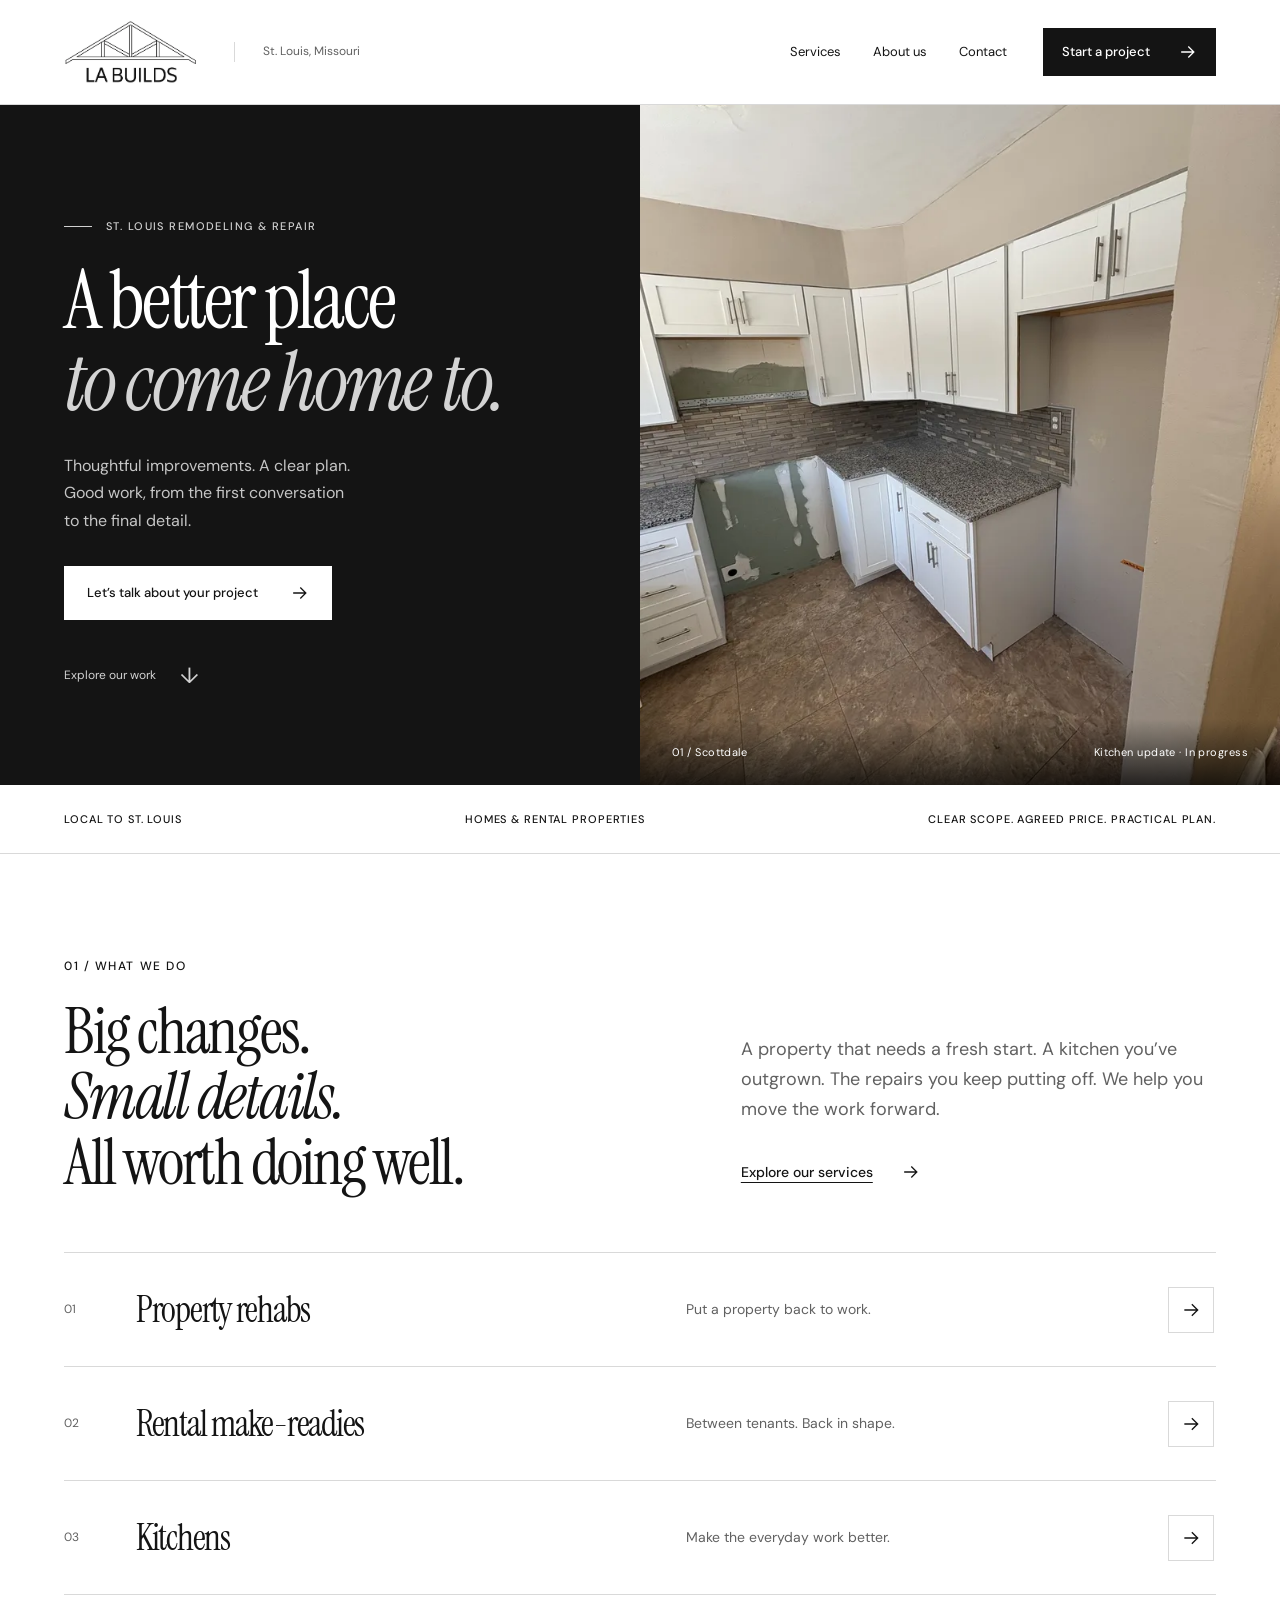
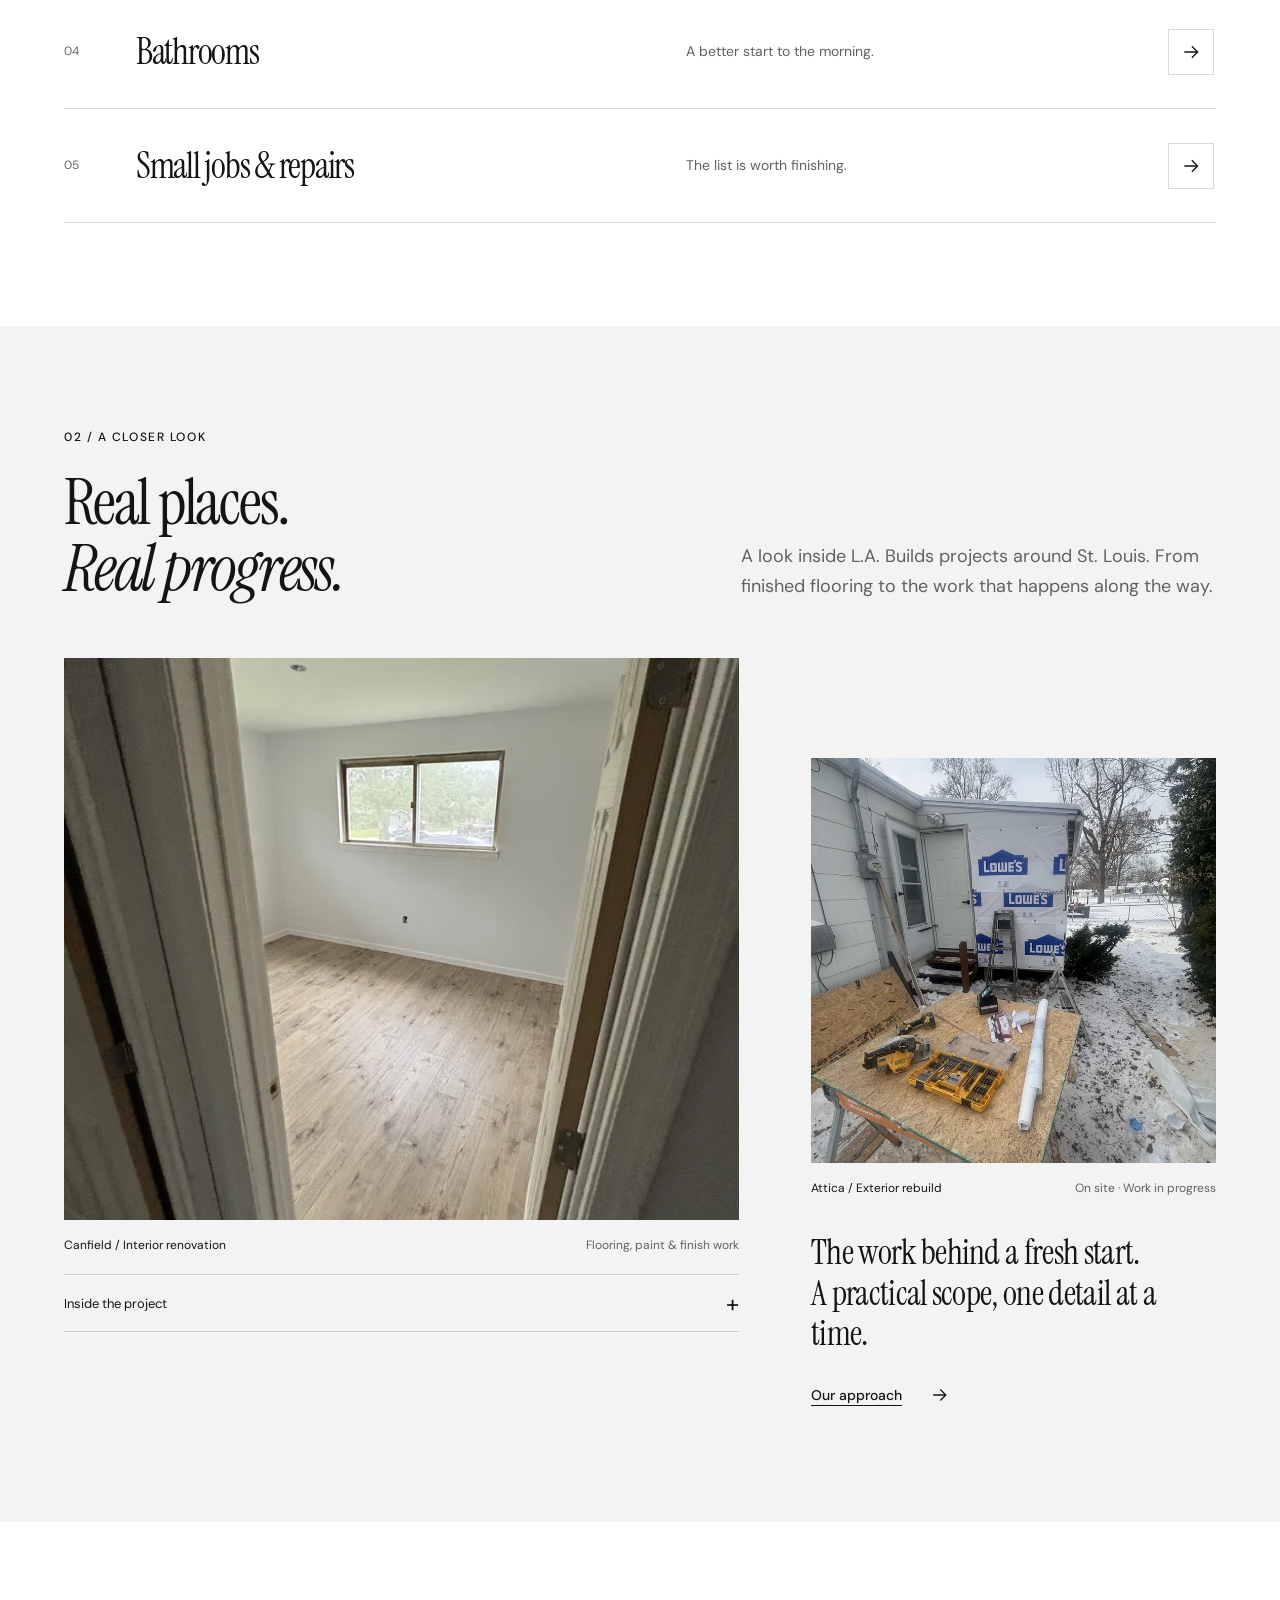
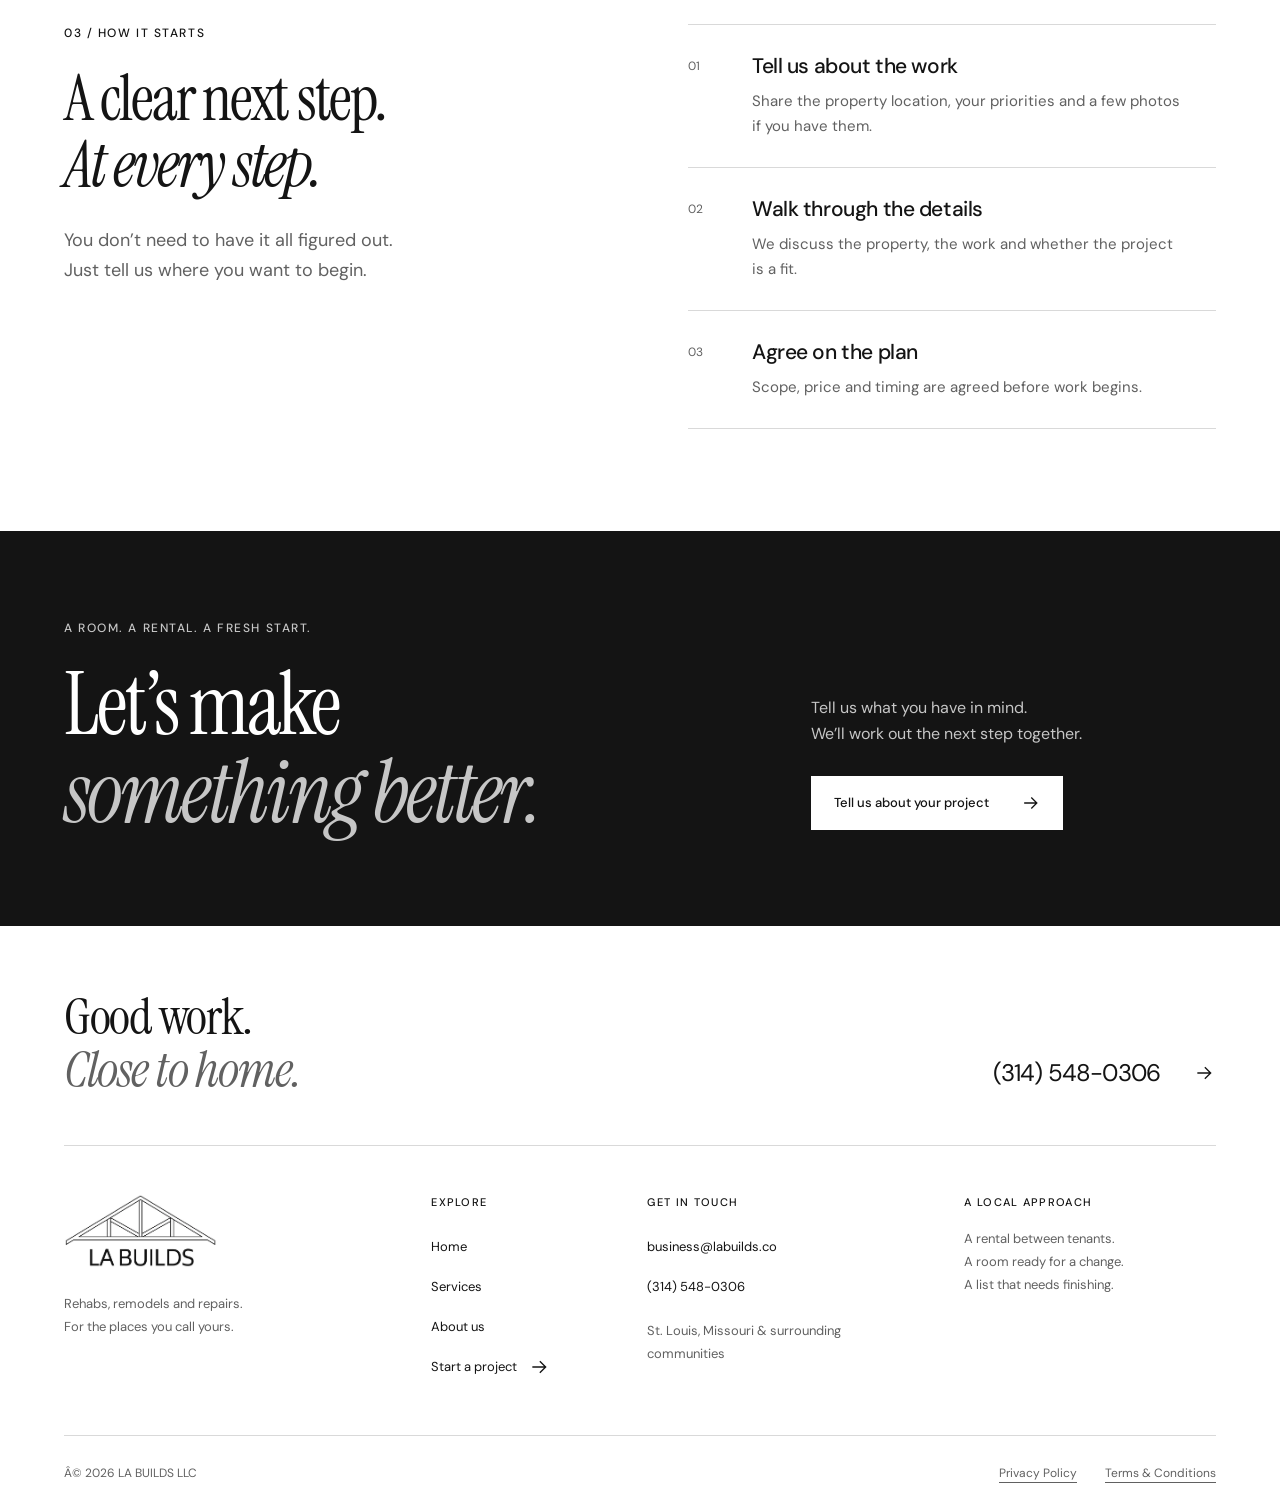
==== index.html @ 1248ac5e "Deploy v3 site" ====
<!DOCTYPE html><html lang="en"> <head><meta charset="UTF-8"><meta name="viewport" content="width=device-width, initial-scale=1"><meta name="description" content="Make more of the place you call yours. L.A. Builds handles St. Louis property rehabs, rental make-readies, kitchens, bathrooms and repairs."><meta name="theme-color" content="#141414"><link rel="preload" href="/_astro/instrument-serif-latin-400-normal.DnYpCC2O.woff2" as="font" type="font/woff2" crossorigin><link rel="preload" href="/_astro/instrument-serif-latin-400-italic.DKMiL14s.woff2" as="font" type="font/woff2" crossorigin><link rel="preload" href="/_astro/dm-sans-latin-400-normal.CW0RaeGs.woff2" as="font" type="font/woff2" crossorigin><link rel="icon" href="/favicon.png" type="image/png"><link rel="canonical" href="https://labuilds.co/"><meta property="og:title" content="Remodeling, rehabs &amp; repairs in St. Louis | L.A. Builds"><meta property="og:description" content="Make more of the place you call yours. L.A. Builds handles St. Louis property rehabs, rental make-readies, kitchens, bathrooms and repairs."><meta property="og:type" content="website"><meta property="og:url" content="https://labuilds.co/"><meta property="og:site_name" content="LA BUILDS LLC"><meta property="og:locale" content="en_US"><meta property="og:image" content="https://labuilds.co/images/og-v3.png"><meta property="og:image:width" content="1200"><meta property="og:image:height" content="630"><meta property="og:image:alt" content="L.A. Builds. Remodeling, rehabs and repairs in St. Louis."><meta name="twitter:card" content="summary_large_image"><script type="application/ld+json">{"@context":"https://schema.org","@type":"GeneralContractor","@id":"https://labuilds.co/#business","name":"LA BUILDS LLC","url":"https://labuilds.co","telephone":"+13145480306","email":"business@labuilds.co","areaServed":{"@type":"City","name":"St. Louis","containedInPlace":{"@type":"State","name":"Missouri"}},"description":"Property rehabs, rental make-readies, kitchen and bathroom improvements, and small jobs in St. Louis, Missouri."}</script><title>Remodeling, rehabs &amp; repairs in St. Louis | L.A. Builds</title><link rel="stylesheet" href="/_astro/Layout.DYC95CTK.css"></head> <body> <a class="skip-link" href="#main">Skip to content</a> <header class="site-header"> <div class="container header-inner"> <a class="brand" href="/" aria-label="L.A. Builds home"> <img src="/images/brand/logo.webp" alt="LA BUILDS — roof truss logo" width="690" height="330" decoding="async"> </a> <span class="header-local">St. Louis, Missouri</span> <nav class="desktop-nav" aria-label="Main navigation"><a href="/services/">Services</a><a href="/about/">About us</a><a href="/contact/">Contact</a></nav> <a class="button header-cta" href="/contact/">Start a project <svg width="20" height="20" viewBox="0 0 24 24" fill="none" stroke="currentColor" stroke-width="1.6" aria-hidden="true"><path d="M4 12h15M13 5l7 7-7 7"></path></svg></a> <details class="mobile-menu"> <summary aria-label="Toggle navigation"><span>Menu</span><span class="menu-icon" aria-hidden="true"></span></summary> <nav aria-label="Mobile navigation"><a href="/" aria-current="page">Home</a><a href="/services/">Services</a><a href="/about/">About us</a><a href="/contact/">Contact</a><a href="tel:+13145480306">(314) 548-0306</a></nav> </details> </div> </header> <main id="main" tabindex="-1"> <section class="home-hero"> <div class="hero-copy"> <p class="eyebrow"><span class="tiny-line" aria-hidden="true"></span> St. Louis remodeling &amp; repair</p> <h1>A better place<br><em>to come home to.</em></h1> <p class="hero-description">Thoughtful improvements. A clear plan.<br>Good work, from the first conversation<br class="desktop-break"> to the final detail.</p> <a class="button button-light" href="/contact/">Let’s talk about your project <svg width="20" height="20" viewBox="0 0 24 24" fill="none" stroke="currentColor" stroke-width="1.6" aria-hidden="true"><path d="M4 12h15M13 5l7 7-7 7"></path></svg></a> <a class="hero-discover" href="#selected-work">Explore our work <span aria-hidden="true">↓</span></a> </div> <div class="hero-image"> <figure class="photo-frame photo-kitchen"> <div class="photo-art"> <img src="/_astro/kitchen.DmyB6vE4_TtrO3.webp" srcset="/_astro/kitchen.DmyB6vE4_ZxTxda.webp 480w, /_astro/kitchen.DmyB6vE4_Z1qHsaG.webp 800w, /_astro/kitchen.DmyB6vE4_TtrO3.webp 1200w" alt="White cabinets and stone counters in the Scottdale kitchen, a L.A. Builds project" sizes="(max-width: 700px) 100vw, 55vw" loading="eager" fetchpriority="high" decoding="async" width="1200" height="1600"> </div>  </figure> <div class="hero-caption"><span>01 / Scottdale</span><span>Kitchen update · In progress</span></div> </div> </section> <aside class="trust-line"><div class="container trust-grid"><p>Local to St. Louis</p><p>Homes &amp; rental properties</p><p>Clear scope. Agreed price. Practical plan.</p></div></aside> <section class="container section home-services" data-reveal> <div class="section-heading"><div><p class="eyebrow">01 / What we do</p><h2>Big changes.<br><em>Small details.</em><br>All worth doing well.</h2></div><div><p class="lead">A property that needs a fresh start. A kitchen you’ve outgrown. The repairs you keep putting off. We help you move the work forward.</p><a class="text-link" href="/services/">Explore our services <svg width="20" height="20" viewBox="0 0 24 24" fill="none" stroke="currentColor" stroke-width="1.6" aria-hidden="true"><path d="M4 12h15M13 5l7 7-7 7"></path></svg></a></div></div> <div class="service-index"><a class="service-row" href="/services/#rehab"><span class="service-number">01</span><h3>Property rehabs</h3><p>Put a property back to work.</p><span class="service-arrow"><svg width="20" height="20" viewBox="0 0 24 24" fill="none" stroke="currentColor" stroke-width="1.6" aria-hidden="true"><path d="M4 12h15M13 5l7 7-7 7"></path></svg></span></a><a class="service-row" href="/services/#make-ready"><span class="service-number">02</span><h3>Rental make-readies</h3><p>Between tenants. Back in shape.</p><span class="service-arrow"><svg width="20" height="20" viewBox="0 0 24 24" fill="none" stroke="currentColor" stroke-width="1.6" aria-hidden="true"><path d="M4 12h15M13 5l7 7-7 7"></path></svg></span></a><a class="service-row" href="/services/#kitchens"><span class="service-number">03</span><h3>Kitchens</h3><p>Make the everyday work better.</p><span class="service-arrow"><svg width="20" height="20" viewBox="0 0 24 24" fill="none" stroke="currentColor" stroke-width="1.6" aria-hidden="true"><path d="M4 12h15M13 5l7 7-7 7"></path></svg></span></a><a class="service-row" href="/services/#baths"><span class="service-number">04</span><h3>Bathrooms</h3><p>A better start to the morning.</p><span class="service-arrow"><svg width="20" height="20" viewBox="0 0 24 24" fill="none" stroke="currentColor" stroke-width="1.6" aria-hidden="true"><path d="M4 12h15M13 5l7 7-7 7"></path></svg></span></a><a class="service-row" href="/services/#small-jobs"><span class="service-number">05</span><h3>Small jobs &amp; repairs</h3><p>The list is worth finishing.</p><span class="service-arrow"><svg width="20" height="20" viewBox="0 0 24 24" fill="none" stroke="currentColor" stroke-width="1.6" aria-hidden="true"><path d="M4 12h15M13 5l7 7-7 7"></path></svg></span></a></div> </section> <section class="work-section section" id="selected-work"><div class="container"> <header class="section-heading" data-reveal><div><p class="eyebrow">02 / A closer look</p><h2>Real places.<br><em>Real progress.</em></h2></div><p class="lead">A look inside L.A. Builds projects around St. Louis. From finished flooring to the work that happens along the way.</p></header> <div class="project-grid"> <div class="project-main" data-reveal><figure class="photo-frame photo-rehab"> <div class="photo-art"> <img src="/_astro/rehab.Cjy6WrZW_UlIKI.webp" srcset="/_astro/rehab.Cjy6WrZW_1HSiS3.webp 480w, /_astro/rehab.Cjy6WrZW_bX0Cj.webp 800w, /_astro/rehab.Cjy6WrZW_UlIKI.webp 1200w" alt="New flooring, trim and freshly painted walls at the Canfield property" sizes="(max-width: 700px) 100vw, 55vw" loading="lazy" fetchpriority="auto" decoding="async" width="1200" height="1600"> </div> <figcaption><span>Canfield / Interior renovation</span><span>Flooring, paint &amp; finish work</span></figcaption> </figure><details class="project-detail"><summary>Inside the project <span aria-hidden="true">+</span></summary><p>Part of a full property rehab on Canfield Drive. New flooring, clean paint and finish details give the rooms a fresh start.</p><a class="text-link" href="/services/#rehab">Explore property rehabs <svg width="20" height="20" viewBox="0 0 24 24" fill="none" stroke="currentColor" stroke-width="1.6" aria-hidden="true"><path d="M4 12h15M13 5l7 7-7 7"></path></svg></a></details></div> <div class="project-side" data-reveal><figure class="photo-frame photo-crew"> <div class="photo-art"> <img src="/_astro/crew.uUVYblvI_Z14c4ro.webp" srcset="/_astro/crew.uUVYblvI_ZLVPr4.webp 480w, /_astro/crew.uUVYblvI_1k6vDP.webp 800w, /_astro/crew.uUVYblvI_Z14c4ro.webp 1200w" alt="Tools and building materials on site during the Attica exterior rebuild" sizes="(max-width: 700px) 100vw, 55vw" loading="lazy" fetchpriority="auto" decoding="async" width="1200" height="1600"> </div> <figcaption><span>Attica / Exterior rebuild</span><span>On site · Work in progress</span></figcaption> </figure><p class="project-note">The work behind a fresh start.<br>A practical scope, one detail at a time.</p><a class="text-link" href="/about/">Our approach <svg width="20" height="20" viewBox="0 0 24 24" fill="none" stroke="currentColor" stroke-width="1.6" aria-hidden="true"><path d="M4 12h15M13 5l7 7-7 7"></path></svg></a></div> </div> </div></section> <section class="container section process" data-reveal> <div><p class="eyebrow">03 / How it starts</p><h2>A clear next step.<br><em>At every step.</em></h2><p class="lead">You don’t need to have it all figured out.<br>Just tell us where you want to begin.</p></div> <ol class="process-list"><li><span>01</span><div><h3>Tell us about the work</h3><p>Share the property location, your priorities and a few photos if you have them.</p></div></li><li><span>02</span><div><h3>Walk through the details</h3><p>We discuss the property, the work and whether the project is a fit.</p></div></li><li><span>03</span><div><h3>Agree on the plan</h3><p>Scope, price and timing are agreed before work begins.</p></div></li></ol> </section> <section class="cta-band"> <div class="container cta-inner" data-reveal> <div><p class="eyebrow">A room. A rental. A fresh start.</p><h2>Let’s make<br><em>something better.</em></h2></div> <div class="cta-action"><p>Tell us what you have in mind.<br>We’ll work out the next step together.</p><a class="button button-light" href="/contact/">Tell us about your project <svg width="20" height="20" viewBox="0 0 24 24" fill="none" stroke="currentColor" stroke-width="1.6" aria-hidden="true"><path d="M4 12h15M13 5l7 7-7 7"></path></svg></a></div> </div> </section> </main> <footer class="site-footer"> <div class="container footer-top"><p>Good work.<br><em>Close to home.</em></p><a class="footer-contact" href="tel:+13145480306">(314) 548-0306 <svg width="20" height="20" viewBox="0 0 24 24" fill="none" stroke="currentColor" stroke-width="1.6" aria-hidden="true"><path d="M4 12h15M13 5l7 7-7 7"></path></svg></a></div> <div class="container footer-grid"> <div class="footer-identity"><a class="brand brand-footer" href="/" aria-label="L.A. Builds home"> <img src="/images/brand/logo.webp" alt="LA BUILDS — roof truss logo" width="690" height="330" decoding="async"> </a><p>Rehabs, remodels and repairs.<br>For the places you call yours.</p></div> <div><h2>Explore</h2><a href="/">Home</a><a href="/services/">Services</a><a href="/about/">About us</a><a href="/contact/">Start a project <svg width="20" height="20" viewBox="0 0 24 24" fill="none" stroke="currentColor" stroke-width="1.6" aria-hidden="true"><path d="M4 12h15M13 5l7 7-7 7"></path></svg></a></div> <div><h2>Get in touch</h2><a href="mailto:business@labuilds.co">business@labuilds.co</a><a href="tel:+13145480306">(314) 548-0306</a><p>St. Louis, Missouri &amp; surrounding communities</p></div> <div class="footer-note"><h2>A local approach</h2><p>A rental between tenants.<br>A room ready for a change.<br>A list that needs finishing.</p></div> </div> <div class="container footer-bottom"><span>Â© 2026 LA BUILDS LLC</span><div><a href="/privacy/">Privacy Policy</a><a href="/terms/">Terms & Conditions</a></div></div> </footer> <script type="module">const n=document.querySelector(".mobile-menu");document.addEventListener("keydown",e=>{e.key==="Escape"&&n?.open&&(n.open=!1,n.querySelector("summary")?.focus())});document.addEventListener("click",e=>{n?.open&&e.target instanceof Node&&!n.contains(e.target)&&(n.open=!1)});window.matchMedia("(min-width: 901px)").addEventListener("change",e=>{e.matches&&n&&(n.open=!1)});const r=window.matchMedia("(prefers-reduced-motion: reduce)");if(!r.matches&&"IntersectionObserver"in window){const e=new IntersectionObserver(t=>{for(const o of t)o.isIntersecting&&(o.target.animate([{opacity:.3,transform:"translateY(18px)"},{opacity:1,transform:"none"}],{duration:550,easing:"cubic-bezier(.2,.7,.2,1)"}),e.unobserve(o.target))},{threshold:.08});document.querySelectorAll("[data-reveal]").forEach(t=>e.observe(t)),r.addEventListener("change",t=>{t.matches&&(e.disconnect(),document.getAnimations().forEach(o=>o.cancel()))})}</script> </body> </html>
---- _astro/Layout.DYC95CTK.css ----
@font-face{font-family:DM Sans;font-style:normal;font-display:swap;font-weight:400;src:url(/_astro/dm-sans-latin-400-normal.CW0RaeGs.woff2) format("woff2"),url(/_astro/dm-sans-latin-400-normal.BwCSEQnW.woff) format("woff")}@font-face{font-family:DM Sans;font-style:normal;font-display:swap;font-weight:500;src:url(/_astro/dm-sans-latin-500-normal.B9HHJjqV.woff2) format("woff2"),url(/_astro/dm-sans-latin-500-normal.Dr3UlScf.woff) format("woff")}@font-face{font-family:DM Sans;font-style:normal;font-display:swap;font-weight:600;src:url(/_astro/dm-sans-latin-600-normal.Aqo67rzb.woff2) format("woff2"),url(/_astro/dm-sans-latin-600-normal.BmdmIIQ2.woff) format("woff")}@font-face{font-family:"Instrument Serif";font-style:normal;font-display:swap;font-weight:400;src:url(/_astro/instrument-serif-latin-400-normal.DnYpCC2O.woff2) format("woff2"),url(/_astro/instrument-serif-latin-400-normal.BVbkICAY.woff) format("woff")}@font-face{font-family:"Instrument Serif";font-style:italic;font-display:swap;font-weight:400;src:url(/_astro/instrument-serif-latin-400-italic.DKMiL14s.woff2) format("woff2"),url(/_astro/instrument-serif-latin-400-italic.u__WvvIK.woff) format("woff")}@layer properties{@supports (((-webkit-hyphens:none)) and (not (margin-trim:inline))) or ((-moz-orient:inline) and (not (color:rgb(from red r g b)))){*,:before,:after,::backdrop{--tw-rotate-x:initial;--tw-rotate-y:initial;--tw-rotate-z:initial;--tw-skew-x:initial;--tw-skew-y:initial;--tw-border-style:solid;--tw-shadow:0 0 #0000;--tw-shadow-color:initial;--tw-shadow-alpha:100%;--tw-inset-shadow:0 0 #0000;--tw-inset-shadow-color:initial;--tw-inset-shadow-alpha:100%;--tw-ring-color:initial;--tw-ring-shadow:0 0 #0000;--tw-inset-ring-color:initial;--tw-inset-ring-shadow:0 0 #0000;--tw-ring-inset:initial;--tw-ring-offset-width:0px;--tw-ring-offset-color:#fff;--tw-ring-offset-shadow:0 0 #0000;--tw-outline-style:solid;--tw-blur:initial;--tw-brightness:initial;--tw-contrast:initial;--tw-grayscale:initial;--tw-hue-rotate:initial;--tw-invert:initial;--tw-opacity:initial;--tw-saturate:initial;--tw-sepia:initial;--tw-drop-shadow:initial;--tw-drop-shadow-color:initial;--tw-drop-shadow-alpha:100%;--tw-drop-shadow-size:initial;--tw-ease:initial}}}@layer theme{:root,:host{--font-sans:-apple-system, BlinkMacSystemFont, "Segoe UI", Roboto, "Helvetica Neue", "Noto Sans", Arial, sans-serif, "Apple Color Emoji", "Segoe UI Emoji", "Segoe UI Symbol", "Noto Color Emoji";--font-mono:ui-monospace, SFMono-Regular, Menlo, Monaco, Consolas, "Liberation Mono", "Courier New", monospace;--color-red-700:oklch(50.5% .213 27.518);--color-orange-50:oklch(98% .016 73.684);--color-orange-700:oklch(55.3% .195 38.402);--color-amber-50:oklch(98.7% .022 95.277);--color-lime-400:oklch(84.1% .238 128.85);--color-green-700:oklch(52.7% .154 150.069);--color-teal-600:oklch(60% .118 184.704);--color-cyan-500:oklch(71.5% .143 215.221);--color-blue-200:oklch(88.2% .059 254.128);--color-blue-900:oklch(37.9% .146 265.522);--color-gray-50:oklch(98.5% .002 247.839);--color-gray-100:oklch(96.7% .003 264.542);--color-gray-200:oklch(92.8% .006 264.531);--color-gray-300:oklch(87.2% .01 258.338);--color-gray-400:oklch(70.7% .022 261.325);--color-gray-500:oklch(55.1% .027 264.364);--color-gray-600:oklch(44.6% .03 256.802);--color-gray-700:oklch(37.3% .034 259.733);--color-gray-800:oklch(27.8% .033 256.848);--color-gray-900:oklch(21% .034 264.665);--color-white:#fff;--ease-in:cubic-bezier(.4, 0, 1, 1);--ease-out:cubic-bezier(0, 0, .2, 1);--default-transition-duration:.15s;--default-transition-timing-function:cubic-bezier(.4, 0, .2, 1);--default-font-family:var(--font-sans);--default-mono-font-family:var(--font-mono)}}@layer base{*,:after,:before,::backdrop{box-sizing:border-box;border:0 solid;margin:0;padding:0}::file-selector-button{box-sizing:border-box;border:0 solid;margin:0;padding:0}html,:host{-webkit-text-size-adjust:100%;tab-size:4;line-height:1.5;font-family:var(--default-font-family,-apple-system, BlinkMacSystemFont, "Segoe UI", Roboto, "Helvetica Neue", "Noto Sans", Arial, sans-serif, "Apple Color Emoji", "Segoe UI Emoji", "Segoe UI Symbol", "Noto Color Emoji");font-feature-settings:var(--default-font-feature-settings,normal);font-variation-settings:var(--default-font-variation-settings,normal);-webkit-tap-highlight-color:transparent}hr{height:0;color:inherit;border-top-width:1px}abbr:where([title]){-webkit-text-decoration:underline dotted;text-decoration:underline dotted}h1,h2,h3,h4,h5,h6{font-size:inherit;font-weight:inherit}a{color:inherit;-webkit-text-decoration:inherit;text-decoration:inherit}b,strong{font-weight:bolder}code,kbd,samp,pre{font-family:var(--default-mono-font-family,ui-monospace, SFMono-Regular, Menlo, Monaco, Consolas, "Liberation Mono", "Courier New", monospace);font-feature-settings:var(--default-mono-font-feature-settings,normal);font-variation-settings:var(--default-mono-font-variation-settings,normal);font-size:1em}small{font-size:80%}sub,sup{vertical-align:baseline;font-size:75%;line-height:0;position:relative}sub{bottom:-.25em}sup{top:-.5em}table{text-indent:0;border-color:inherit;border-collapse:collapse}:-moz-focusring:where(:not(iframe)){outline:auto}progress{vertical-align:baseline}summary{display:list-item}ol,ul,menu{list-style:none}img,svg,video,canvas,audio,iframe,embed,object{vertical-align:middle;display:block}img,video{max-width:100%;height:auto}button,input,select,optgroup,textarea{font:inherit;font-feature-settings:inherit;font-variation-settings:inherit;letter-spacing:inherit;color:inherit;opacity:1;background-color:#0000;border-radius:0}::file-selector-button{font:inherit;font-feature-settings:inherit;font-variation-settings:inherit;letter-spacing:inherit;color:inherit;opacity:1;background-color:#0000;border-radius:0}:where(select:is([multiple],[size])) optgroup{font-weight:bolder}:where(select:is([multiple],[size])) optgroup option{padding-inline-start:20px}::file-selector-button{margin-inline-end:4px}::placeholder{opacity:1}@supports (not ((-webkit-appearance:-apple-pay-button))) or (contain-intrinsic-size:1px){::placeholder{color:currentColor}@supports (color:color-mix(in lab,red,red)){::placeholder{color:color-mix(in oklab,currentcolor 50%,transparent)}}}textarea{resize:vertical}::-webkit-search-decoration{-webkit-appearance:none}::-webkit-date-and-time-value{min-height:1lh;text-align:inherit}::-webkit-datetime-edit{display:inline-flex}::-webkit-datetime-edit-fields-wrapper{padding:0}::-webkit-datetime-edit{padding-block:0}::-webkit-datetime-edit-year-field{padding-block:0}::-webkit-datetime-edit-month-field{padding-block:0}::-webkit-datetime-edit-day-field{padding-block:0}::-webkit-datetime-edit-hour-field{padding-block:0}::-webkit-datetime-edit-minute-field{padding-block:0}::-webkit-datetime-edit-second-field{padding-block:0}::-webkit-datetime-edit-millisecond-field{padding-block:0}::-webkit-datetime-edit-meridiem-field{padding-block:0}::-webkit-calendar-picker-indicator{line-height:1}:-moz-ui-invalid{box-shadow:none}button,input:where([type=button],[type=reset],[type=submit]){appearance:button}::file-selector-button{appearance:button}::-webkit-inner-spin-button{height:auto}::-webkit-outer-spin-button{height:auto}[hidden]:where(:not([hidden=until-found])){display:none!important}}@layer components;@layer utilities{.\@container{container-type:inline-size}.invisible{visibility:hidden}.visible{visibility:visible}.sr-only{clip-path:inset(50%);white-space:nowrap;border-width:0;width:1px;height:1px;margin:-1px;padding:0;position:absolute;overflow:hidden}.fixed{position:fixed}.relative{position:relative}.static{position:static}.sticky{position:sticky}.isolate{isolation:isolate}.container{width:100%}@media(min-width:40rem){.container{max-width:40rem}}@media(min-width:48rem){.container{max-width:48rem}}@media(min-width:64rem){.container{max-width:64rem}}@media(min-width:80rem){.container{max-width:80rem}}@media(min-width:96rem){.container{max-width:96rem}}.block{display:block}.contents{display:contents}.flex{display:flex}.grid{display:grid}.hidden{display:none}.inline{display:inline}.list-item{display:list-item}.table{display:table}.min-h-dvh{min-height:100dvh}.flex-shrink,.shrink{flex-shrink:1}.grow{flex-grow:1}.border-collapse{border-collapse:collapse}.rotate-90{rotate:90deg}.rotate-180{rotate:180deg}.transform{transform:var(--tw-rotate-x,) var(--tw-rotate-y,) var(--tw-rotate-z,) var(--tw-skew-x,) var(--tw-skew-y,)}.cursor-pointer{cursor:pointer}.resize{resize:both}.flex-wrap{flex-wrap:wrap}.rounded{border-radius:.25rem}.border{border-style:var(--tw-border-style);border-width:1px}.text-wrap{text-wrap:wrap}.break-all{word-break:break-all}.uppercase{text-transform:uppercase}.italic{font-style:italic}.underline{text-decoration-line:underline}.shadow{--tw-shadow:0 1px 3px 0 var(--tw-shadow-color,#0000001a), 0 1px 2px -1px var(--tw-shadow-color,#0000001a);box-shadow:var(--tw-inset-shadow),var(--tw-inset-ring-shadow),var(--tw-ring-offset-shadow),var(--tw-ring-shadow),var(--tw-shadow)}.outline{outline-style:var(--tw-outline-style);outline-width:1px}.blur{--tw-blur:blur(8px);filter:var(--tw-blur,) var(--tw-brightness,) var(--tw-contrast,) var(--tw-grayscale,) var(--tw-hue-rotate,) var(--tw-invert,) var(--tw-saturate,) var(--tw-sepia,) var(--tw-drop-shadow,)}.grayscale{--tw-grayscale:grayscale(100%);filter:var(--tw-blur,) var(--tw-brightness,) var(--tw-contrast,) var(--tw-grayscale,) var(--tw-hue-rotate,) var(--tw-invert,) var(--tw-saturate,) var(--tw-sepia,) var(--tw-drop-shadow,)}.invert{--tw-invert:invert(100%);filter:var(--tw-blur,) var(--tw-brightness,) var(--tw-contrast,) var(--tw-grayscale,) var(--tw-hue-rotate,) var(--tw-invert,) var(--tw-saturate,) var(--tw-sepia,) var(--tw-drop-shadow,)}.filter{filter:var(--tw-blur,) var(--tw-brightness,) var(--tw-contrast,) var(--tw-grayscale,) var(--tw-hue-rotate,) var(--tw-invert,) var(--tw-saturate,) var(--tw-sepia,) var(--tw-drop-shadow,)}.transition{transition-property:color,background-color,border-color,outline-color,text-decoration-color,fill,stroke,--tw-gradient-from,--tw-gradient-via,--tw-gradient-to,opacity,box-shadow,transform,translate,scale,rotate,filter,-webkit-backdrop-filter,backdrop-filter,display,content-visibility,overlay,pointer-events;transition-timing-function:var(--tw-ease,var(--default-transition-timing-function));transition-duration:var(--tw-duration,var(--default-transition-duration))}.ease-in{--tw-ease:var(--ease-in);transition-timing-function:var(--ease-in)}.ease-out{--tw-ease:var(--ease-out);transition-timing-function:var(--ease-out)}.\[xml\:lang\]{xml:lang}}:root{--paper:#fff;--surface:#f3f3f3;--ink:#141414;--muted:#616161;--line:#d9d9d9;--font-display:"Instrument Serif", Georgia, serif;--font-body:"DM Sans", Arial, sans-serif;--gutter:clamp(24px, 5vw, 72px);--section-space:clamp(64px, 8vw, 120px);--motion-fast:.2s;--motion-slow:.65s}*{box-sizing:border-box}html{scroll-behavior:smooth;scroll-padding-top:120px}body{background:var(--paper);color:var(--ink);font:400 16px/1.65 var(--font-body);-webkit-font-smoothing:antialiased;margin:0}::selection{background:var(--ink);color:var(--paper)}h1,h2,h3,p,figure,dl,dd{margin:0}h1,h2{font-family:var(--font-display);letter-spacing:-.035em;text-wrap:balance;font-weight:400;line-height:1.03}h1{font-size:clamp(56px,7.5vw,112px)}h2{font-size:clamp(42px,5vw,72px)}h3{letter-spacing:-.035em;font-size:24px;font-weight:500;line-height:1.25}em{font-family:var(--font-display);font-weight:400}a{color:inherit;text-underline-offset:5px;text-decoration:underline}button,input,select,textarea{font:inherit}button,a,input,select,textarea,summary{touch-action:manipulation}img,svg{max-width:100%}svg{flex-shrink:0}button,summary{cursor:pointer}:focus-visible{outline-offset:5px;outline:2px solid}[id]{scroll-margin-top:120px}.container{width:min(100% - var(--gutter)*2,1320px);margin-inline:auto}.section{padding-block:var(--section-space)}.eyebrow{font:500 12px/1.5 var(--font-body);letter-spacing:.13em;text-transform:uppercase;margin-bottom:24px}.lead{color:var(--muted);max-width:48ch;font-size:18px;line-height:1.65}.small{color:var(--muted);font-size:13px;line-height:1.7}.button{border:1px solid var(--ink);background:var(--ink);min-height:54px;color:var(--paper);transition:background var(--motion-fast),color var(--motion-fast);justify-content:space-between;align-items:center;gap:32px;padding:15px 22px;font-size:13px;font-weight:500;line-height:1.5;text-decoration:none;display:inline-flex}.button:hover{background:#3a3a3a}.button svg,.text-link svg{width:19px;transition:transform var(--motion-fast)}.button:hover svg,.text-link:hover svg{transform:translate(3px)}.button-light{background:var(--paper);color:var(--ink);border-color:var(--paper)}.button-light:hover{background:#dedede;border-color:#dedede}.text-link{align-items:center;gap:28px;min-height:48px;font-size:14px;font-weight:500;text-decoration:underline;text-decoration-thickness:1px;display:inline-flex}.text-link:hover{text-decoration-thickness:2px}.skip-link{z-index:100;background:var(--paper);padding:12px 20px;position:fixed;top:-100px;left:20px}.skip-link:focus{top:16px}.site-header{z-index:20;background:var(--paper);border-bottom:1px solid var(--line);position:sticky;top:0}.header-inner{align-items:center;gap:36px;min-height:104px;display:flex}.brand{flex-shrink:0;width:134px;line-height:0;display:block}.brand img{width:100%;height:auto;display:block}.header-local{border-left:1px solid var(--line);color:var(--muted);padding-left:28px;font-size:12px}.desktop-nav{gap:32px;margin-left:auto;display:flex}.desktop-nav a{align-items:center;min-height:48px;font-size:13px;text-decoration:none;display:flex;position:relative}.desktop-nav a:after{content:"";transform-origin:0;width:100%;height:1px;transition:transform var(--motion-fast);background:currentColor;position:absolute;bottom:6px;left:0;transform:scaleX(0)}.desktop-nav a:hover:after,.desktop-nav a[aria-current]:after{transform:scaleX(1)}.header-cta{gap:28px;min-height:48px;padding:12px 18px}.mobile-menu{display:none}.page-intro{padding-block:88px 72px}.split-intro{grid-template-columns:1.35fr .65fr;align-items:end;gap:64px;display:grid}.split-intro .lead{max-width:34ch;padding-bottom:8px}.split-intro .text-link{margin-top:16px}.section-heading{grid-template-columns:1.1fr .9fr;align-items:end;gap:96px;margin-bottom:56px;display:grid}.section-heading .text-link{margin-top:24px}.photo-frame{min-width:0;margin:0}.photo-art{aspect-ratio:4/5;background:#e2e2e2;position:relative;overflow:hidden}.photo-art img{object-fit:cover;width:100%;height:100%;transition:transform var(--motion-slow) cubic-bezier(.2,.7,.2,1);display:block}.photo-frame figcaption{flex-wrap:wrap;justify-content:space-between;gap:6px 24px;padding-top:16px;font-size:12px;line-height:1.5;display:flex}.photo-frame figcaption span:last-child{color:var(--muted)}.home-hero{background:var(--ink);color:#fff;grid-template-columns:1fr 1fr;min-height:680px;display:grid}.hero-copy{padding:64px 36px 36px max(var(--gutter),calc((100vw - 1320px)/2));flex-direction:column;justify-content:center;align-items:start;min-width:0;display:flex}.hero-copy .eyebrow{color:#d0d0d0;align-items:center;gap:14px;font-size:11px;display:flex}.tiny-line{background:currentColor;width:28px;height:1px;display:inline-block}.hero-copy h1{font-size:clamp(64px,6.4vw,98px);line-height:1.01}.hero-copy h1 em{color:#d4d4d4}.hero-description{color:#c6c6c6;margin-top:28px;font-size:16px;line-height:1.7}.hero-copy .button{margin-top:32px}.hero-discover{color:#d2d2d2;align-items:center;gap:24px;min-height:48px;margin-top:32px;font-size:12px;text-decoration:none;display:flex}.hero-discover span{font-size:22px}.hero-image{min-width:0;position:relative}.hero-image .photo-frame{position:absolute;inset:0}.hero-image .photo-art{aspect-ratio:auto;height:100%}.hero-image img{object-position:50% 50%}.hero-caption{letter-spacing:.04em;background:linear-gradient(#0000,#000b);justify-content:space-between;gap:16px;padding:24px 32px;font-size:11px;display:flex;position:absolute;bottom:0;left:0;right:0}.trust-line{border-bottom:1px solid var(--line)}.trust-grid{justify-content:space-between;gap:24px;padding-block:25px;display:flex}.trust-grid p{text-transform:uppercase;letter-spacing:.08em;font-size:11px;font-weight:500}.service-index{border-top:1px solid var(--line)}.service-row{border-bottom:1px solid var(--line);grid-template-columns:48px 1.15fr 1fr 48px;align-items:center;gap:24px;min-height:114px;text-decoration:none;display:grid}.service-number{color:var(--muted);font-size:12px}.service-row h3{font-family:var(--font-display);font-size:36px;font-weight:400}.service-row>p{color:var(--muted);font-size:14px}.service-arrow{border:1px solid var(--line);width:46px;height:46px;transition:background var(--motion-fast),color var(--motion-fast);place-items:center;display:grid}.service-row:hover .service-arrow{background:var(--ink);color:#fff}.service-arrow svg{width:20px}.work-section,.principles-section{background:var(--surface)}.project-grid{grid-template-columns:1.25fr .75fr;align-items:start;gap:72px;display:grid}.project-main .photo-art{aspect-ratio:6/5}.project-side{padding-top:100px}.project-side .photo-art{aspect-ratio:1}.project-note{font:400 34px/1.2 var(--font-display);letter-spacing:-.02em;margin-top:36px}.project-side .text-link{margin-top:16px}.project-detail{border-top:1px solid #cdcdcd;border-bottom:1px solid #cdcdcd;margin-top:20px}.project-detail summary{justify-content:space-between;align-items:center;min-height:56px;font-size:13px;list-style:none;display:flex}.project-detail summary::-webkit-details-marker{display:none}.project-detail summary span{transition:transform var(--motion-fast);font-size:24px}.project-detail[open] summary span{transform:rotate(45deg)}.project-detail p{color:var(--muted);max-width:52ch;padding-block:8px;font-size:15px}.project-detail .text-link{margin-bottom:12px}.process{grid-template-columns:1fr 1fr;gap:96px;display:grid}.process .lead{margin-top:28px}.process-list{border-top:1px solid var(--line);margin:0;padding:0;list-style:none}.process-list li{border-bottom:1px solid var(--line);grid-template-columns:40px 1fr;gap:24px;padding-block:28px;display:grid}.process-list li>span{color:var(--muted);padding-top:4px;font-size:12px}.process-list h3{letter-spacing:-.02em;font-size:21px}.process-list p{color:var(--muted);max-width:43ch;margin-top:10px;font-size:15px}.cta-band{background:var(--ink);color:#fff}.cta-inner{grid-template-columns:1.25fr .75fr;align-items:end;gap:72px;padding-block:88px;display:grid}.cta-inner .eyebrow{color:#c6c6c6}.cta-inner h2{font-size:clamp(48px,6.7vw,96px)}.cta-inner em{color:#c6c6c6}.cta-action{padding-bottom:8px}.cta-action p{color:#c6c6c6;margin-bottom:28px}.site-footer{padding-top:64px}.footer-top{border-bottom:1px solid var(--line);justify-content:space-between;align-items:end;padding-bottom:48px;display:flex}.footer-top>p{font:400 clamp(40px,4vw,58px)/1.05 var(--font-display);letter-spacing:-.025em}.footer-top em{color:var(--muted)}.footer-contact{letter-spacing:-.035em;align-items:center;gap:32px;min-height:48px;font-size:24px;text-decoration:none;display:inline-flex}.footer-contact svg{width:24px}.footer-grid{grid-template-columns:1.3fr .7fr 1.1fr 1fr;gap:40px;padding-block:48px;display:grid}.brand-footer{width:154px}.footer-grid h2{font:500 11px/1.5 var(--font-body);letter-spacing:.12em;text-transform:uppercase;margin-bottom:16px}.footer-grid a:not(.brand){align-items:center;gap:12px;width:fit-content;min-height:40px;font-size:13px;text-decoration:none;display:flex}.footer-grid a:hover{text-decoration:underline}.footer-grid p{color:var(--muted);font-size:13px;line-height:1.8}.footer-identity>p{margin-top:24px}.footer-grid div:nth-child(3) p{max-width:24ch;margin-top:12px}.footer-bottom{border-top:1px solid var(--line);color:var(--muted);justify-content:space-between;align-items:center;gap:24px;padding-block:16px;font-size:12px;display:flex}.footer-bottom>div{gap:28px;display:flex}.footer-bottom a{align-items:center;min-height:44px;display:inline-flex}.service-nav{border-block:1px solid var(--line)}.service-nav-inner{grid-template-columns:repeat(5,1fr);display:grid}.service-nav a{border-left:1px solid var(--line);min-height:96px;transition:background var(--motion-fast),color var(--motion-fast);flex-direction:column;justify-content:center;padding:16px 36px 16px 20px;font-size:14px;font-weight:500;line-height:1.3;text-decoration:none;display:flex;position:relative}.service-nav a:first-child{border-left:0;padding-left:0}.service-nav a span{color:var(--muted);margin-bottom:8px;font-size:11px}.service-nav a svg{width:16px;position:absolute;top:22px;right:14px;transform:rotate(45deg)}.service-nav a:hover{background:var(--surface)}.service-details{padding-block:88px}.service-detail{border-bottom:1px solid var(--line);grid-template-columns:1fr 1fr;align-items:center;gap:96px;padding-block:80px;display:grid}.service-detail:first-child{padding-top:0}.service-detail:last-child{border:0;padding-bottom:0}.service-detail .photo-art{aspect-ratio:5/4}.service-detail.reverse .photo-frame{grid-area:1/2}.service-detail.reverse .service-copy{grid-area:1/1}.service-copy h2{font-size:clamp(44px,4.5vw,64px)}.service-copy .lead{margin-top:24px;font-size:17px}.service-copy ul{border-top:1px solid var(--line);margin:24px 0 16px;padding:0;list-style:none}.service-copy li{color:var(--muted);border-bottom:1px solid var(--line);padding-block:10px;font-size:15px}.story{grid-template-columns:1fr 1fr;align-items:center;gap:96px;padding-bottom:104px;display:grid}.story .photo-art{aspect-ratio:1}.story-copy>p:not(.eyebrow){color:var(--muted);margin-top:24px}.principles{grid-template-columns:repeat(3,1fr);gap:48px;margin:0;padding:0;list-style:none;display:grid}.principles li{border-top:1px solid #cdcdcd;padding-top:24px}.principles li>span{color:var(--muted);font-size:12px}.principles h3{margin-top:36px;font-size:22px}.principles p{color:var(--muted);margin-top:16px}.contact-layout{grid-template-columns:.8fr 1.2fr;align-items:start;gap:96px;padding-bottom:104px;display:grid}.contact-info{position:sticky;top:144px}.contact-info h2{font-size:clamp(36px,3.4vw,49px)}.contact-info>p:not(.eyebrow){color:var(--muted);max-width:41ch;margin-top:24px}.contact-info dl{margin-top:40px}.contact-info dl>div{border-top:1px solid var(--line);padding-block:20px}.contact-info dt{letter-spacing:.1em;text-transform:uppercase;color:var(--muted);margin-bottom:8px;font-size:11px}.contact-info dd{overflow-wrap:anywhere;font-size:16px}.contact-info dd a{align-items:center;gap:20px;min-height:44px;display:inline-flex}.contact-info .contact-phone{letter-spacing:-.035em;font-size:27px;text-decoration:none}.contact-phone svg{width:22px}.form-panel{border:1px solid var(--line);background:#fff;min-width:0;padding:36px 28px}.form-heading{padding:0 12px 24px}.form-heading h2{font-size:48px}.form-heading>p:not(.eyebrow){color:var(--muted);margin-top:20px;font-size:15px}.form-heading>.form-policy{font-size:12px;line-height:1.75}.form-policy a{color:var(--ink)}.form-panel iframe{filter:grayscale();min-width:0;display:block}.form-disclosure{border-top:1px solid var(--line);color:var(--muted);padding:24px 12px 0;font-size:12px;line-height:1.75}.form-disclosure p+p{margin-top:12px}.form-disclosure strong,.form-disclosure a{color:var(--ink)}.policy{counter-reset:policy-section;max-width:840px;padding-block:80px 104px}.policy h1{font-size:clamp(56px,6.5vw,88px)}.policy-date{color:var(--muted);border-left:1px solid var(--ink);margin-block:24px 32px;padding-left:12px;font-size:12px;display:inline-block}.policy h2{counter-increment:policy-section;border-top:1px solid var(--line);font:500 clamp(24px,2.7vw,32px)/1.25 var(--font-body);letter-spacing:-.035em;margin-block:36px 16px;padding-top:24px}.policy h2:before{content:"0" counter(policy-section);font:400 11px/1 var(--font-body);letter-spacing:.1em;color:var(--muted);margin-bottom:16px;display:block}.policy p:not(.policy-date){max-width:70ch;color:var(--muted);line-height:1.85}.policy p+p{margin-top:16px}.policy a{color:var(--ink)}@media(hover:hover)and (prefers-reduced-motion:no-preference){.photo-frame:hover img{transform:scale(1.025)}}@media(max-width:1100px){.header-local{display:none}.hero-copy{padding-top:48px}.hero-copy h1{font-size:clamp(64px,7.5vw,90px)}.section-heading,.process,.service-detail,.story,.contact-layout{gap:56px}.project-grid{gap:40px}.footer-grid{grid-template-columns:1fr .7fr 1fr}.footer-note{display:none}.service-nav a{font-size:12px}}@media(max-width:900px){.header-inner{justify-content:space-between;gap:20px;min-height:88px;position:relative}.brand{width:118px}.desktop-nav{display:none}.header-cta{margin-left:auto}.mobile-menu{display:block}.mobile-menu summary{justify-content:center;align-items:center;gap:12px;min-width:44px;min-height:48px;font-size:13px;list-style:none;display:flex}.mobile-menu summary::-webkit-details-marker{display:none}.menu-icon{border-block:1px solid;width:20px;height:9px}.mobile-menu[open] .menu-icon{border-bottom:0;height:1px;transform:rotate(-30deg)}.mobile-menu nav{top:100%;left:calc(-1*var(--gutter));right:calc(-1*var(--gutter));padding:20px var(--gutter) 28px;border-block:1px solid var(--line);background:#fff;grid-template-columns:1fr 1fr;gap:8px 24px;display:grid;position:absolute;box-shadow:0 20px 24px #0001}.mobile-menu nav a{align-items:center;min-height:48px;font-size:18px;text-decoration:none;display:flex}.mobile-menu nav a[aria-current]{text-decoration:underline}.mobile-menu nav a:last-child{grid-column:1/-1;font-size:15px}.hero-copy{padding-left:var(--gutter);padding-right:24px}.hero-copy h1{font-size:68px}.hero-copy .eyebrow{letter-spacing:.06em;font-size:10px}.tiny-line{display:none}.hero-description{font-size:15px}.hero-copy .button{gap:16px;padding-inline:16px;font-size:12px}.hero-caption{flex-direction:column;gap:4px;padding-inline:20px}.split-intro{grid-template-columns:1.2fr .8fr;gap:40px}.split-intro h1{font-size:72px}.split-intro .lead{font-size:16px}.trust-grid p{font-size:10px}.service-row{grid-template-columns:32px 1fr 48px;gap:20px}.service-row>p{display:none}.project-grid{gap:32px}.section-heading{gap:40px}.contact-layout{grid-template-columns:.8fr 1.2fr;gap:40px}.form-panel{padding:28px 16px}.form-heading h2{font-size:40px}.contact-info .contact-phone{font-size:23px}.service-nav-inner{grid-template-columns:repeat(3,1fr)}.service-nav a:nth-child(n+4){border-top:1px solid var(--line)}.service-nav a:nth-child(4){border-left:0;padding-left:0}.service-detail{gap:40px}.principles{gap:24px}}@media(max-width:700px){html{scroll-padding-top:104px}[id]{scroll-margin-top:104px}.header-inner{gap:16px;min-height:84px}.brand{width:106px}.header-cta{gap:14px;min-height:44px;padding:12px;font-size:12px}.header-cta svg{width:16px}.mobile-menu summary>span:first-child{display:none}.home-hero{grid-template-columns:1fr;min-height:0}.hero-copy{padding:48px var(--gutter) 32px}.hero-copy .eyebrow{letter-spacing:.1em;margin-bottom:26px;font-size:10px}.hero-copy h1{max-width:12ch;font-size:clamp(58px,16.2vw,92px);line-height:1.02}.hero-description{margin-top:24px;font-size:16px}.desktop-break{display:none}.hero-copy .button{gap:28px;margin-top:28px;padding:15px 20px;font-size:13px}.hero-discover{margin-top:20px}.hero-image .photo-frame{position:static}.hero-image .photo-art{aspect-ratio:6/5;height:auto}.hero-image img{object-position:50% 48%}.hero-caption{flex-direction:row;align-items:end;padding:32px 24px 20px;font-size:10px}.hero-caption span:last-child{text-align:right;max-width:18ch}.trust-grid{flex-wrap:wrap;gap:10px 20px;padding-block:20px}.trust-grid p{letter-spacing:.06em;font-size:10px}.trust-grid p:last-child{width:100%}.section-heading{grid-template-columns:1fr;gap:24px;margin-bottom:36px}.section-heading h2{font-size:48px}.lead{font-size:17px}.section-heading .text-link{margin-top:16px}.service-row{grid-template-columns:28px 1fr 44px;gap:12px;min-height:96px}.service-row h3{font-size:30px}.service-arrow{width:44px;height:44px}.project-grid{grid-template-columns:1fr;gap:44px}.project-main .photo-art{aspect-ratio:5/4}.photo-frame figcaption{gap:6px 12px;padding-top:12px;font-size:11px}.project-side{padding-top:0}.project-side .photo-art{aspect-ratio:5/4}.project-note{margin-top:24px;font-size:30px}.process{grid-template-columns:1fr;gap:36px}.process h2{font-size:48px}.process .lead{margin-top:24px}.process-list li{grid-template-columns:28px 1fr;gap:16px}.process-list h3{font-size:20px}.process-list p{font-size:16px}.cta-inner{grid-template-columns:1fr;gap:32px;padding-block:64px}.cta-inner h2{font-size:52px}.cta-inner .eyebrow{font-size:10px}.cta-action{padding:0}.cta-action .button{font-size:13px}.site-footer{padding-top:48px}.footer-top{padding-bottom:32px;display:block}.footer-top>p{font-size:44px}.footer-contact{margin-top:24px;font-size:24px}.footer-grid{grid-template-columns:.8fr 1.2fr;gap:32px 24px;padding-block:36px}.footer-identity{grid-column:1/-1;align-items:start;gap:28px;display:flex}.brand-footer{width:130px}.footer-identity>p{margin-top:0;font-size:11px}.footer-grid a:not(.brand){overflow-wrap:anywhere;min-height:44px;font-size:12px}.footer-grid p{font-size:12px}.footer-bottom{flex-direction:column;align-items:start;gap:8px;font-size:11px}.footer-bottom>div{gap:24px}.page-intro{padding-block:56px 48px}.split-intro{grid-template-columns:1fr;gap:28px}.split-intro h1{font-size:clamp(56px,15vw,80px)}.split-intro .lead{max-width:36ch;padding:0;font-size:17px}.split-intro .eyebrow{margin-bottom:20px}.service-nav-inner{grid-template-columns:1fr}.service-nav a,.service-nav a:nth-child(4){border-left:0;border-top:1px solid var(--line);grid-template-columns:24px 1fr 20px;gap:16px;min-height:56px;padding:14px 0;font-size:14px;display:grid}.service-nav a:first-child{border-top:0}.service-nav a span{margin:0}.service-nav a svg{position:static}.service-details{padding-block:56px}.service-detail{grid-template-columns:1fr;gap:28px;padding-block:48px}.service-detail.reverse .photo-frame,.service-detail.reverse .service-copy{grid-area:auto}.service-copy h2{font-size:48px}.service-copy .eyebrow{margin-bottom:16px;font-size:10px}.service-copy .lead{margin-top:20px}.service-copy li{font-size:16px}.story{grid-template-columns:1fr;gap:36px;padding-bottom:64px}.story .photo-art{aspect-ratio:5/4}.story-copy h2{font-size:48px}.principles{grid-template-columns:1fr;gap:32px}.principles h3{margin-top:20px}.principles p{margin-top:12px}.contact-layout{grid-template-columns:1fr;gap:40px;padding-bottom:64px}.contact-info{position:static}.contact-info h2{font-size:42px}.contact-info dl{margin-top:28px}.contact-info>p:not(.eyebrow){max-width:none}.contact-info .contact-phone{font-size:28px}.form-panel{padding:28px 12px 24px}.form-heading{padding:0 12px 24px}.form-heading h2{font-size:42px}.form-heading .eyebrow{margin-bottom:16px;font-size:10px}.form-disclosure{padding-inline:8px}.policy{padding-block:56px 64px}.policy h1{font-size:60px}.policy p{overflow-wrap:anywhere;font-size:16px}.policy h2{font-size:27px}.policy .policy-date{font-size:11px}}@media(prefers-reduced-motion:no-preference){@view-transition{navigation:auto}::view-transition-old(root){animation-duration:.18s}::view-transition-new(root){animation-duration:.18s}.hero-copy>*,.page-intro>div{animation:.45s cubic-bezier(.2,.7,.2,1) both arrive}@keyframes arrive{0%{opacity:.3;transform:translateY(14px)}to{opacity:1;transform:none}}}@media(prefers-reduced-motion:reduce){*,:before,:after{scroll-behavior:auto!important;transition:none!important;animation:none!important}::view-transition-group(*){animation:none!important}::view-transition-old(*){animation:none!important}::view-transition-new(*){animation:none!important}}@property --tw-rotate-x{syntax:"*";inherits:false}@property --tw-rotate-y{syntax:"*";inherits:false}@property --tw-rotate-z{syntax:"*";inherits:false}@property --tw-skew-x{syntax:"*";inherits:false}@property --tw-skew-y{syntax:"*";inherits:false}@property --tw-border-style{syntax:"*";inherits:false;initial-value:solid}@property --tw-shadow{syntax:"*";inherits:false;initial-value:0 0 #0000}@property --tw-shadow-color{syntax:"*";inherits:false}@property --tw-shadow-alpha{syntax:"<percentage>";inherits:false;initial-value:100%}@property --tw-inset-shadow{syntax:"*";inherits:false;initial-value:0 0 #0000}@property --tw-inset-shadow-color{syntax:"*";inherits:false}@property --tw-inset-shadow-alpha{syntax:"<percentage>";inherits:false;initial-value:100%}@property --tw-ring-color{syntax:"*";inherits:false}@property --tw-ring-shadow{syntax:"*";inherits:false;initial-value:0 0 #0000}@property --tw-inset-ring-color{syntax:"*";inherits:false}@property --tw-inset-ring-shadow{syntax:"*";inherits:false;initial-value:0 0 #0000}@property --tw-ring-inset{syntax:"*";inherits:false}@property --tw-ring-offset-width{syntax:"<length>";inherits:false;initial-value:0}@property --tw-ring-offset-color{syntax:"*";inherits:false;initial-value:#fff}@property --tw-ring-offset-shadow{syntax:"*";inherits:false;initial-value:0 0 #0000}@property --tw-outline-style{syntax:"*";inherits:false;initial-value:solid}@property --tw-blur{syntax:"*";inherits:false}@property --tw-brightness{syntax:"*";inherits:false}@property --tw-contrast{syntax:"*";inherits:false}@property --tw-grayscale{syntax:"*";inherits:false}@property --tw-hue-rotate{syntax:"*";inherits:false}@property --tw-invert{syntax:"*";inherits:false}@property --tw-opacity{syntax:"*";inherits:false}@property --tw-saturate{syntax:"*";inherits:false}@property --tw-sepia{syntax:"*";inherits:false}@property --tw-drop-shadow{syntax:"*";inherits:false}@property --tw-drop-shadow-color{syntax:"*";inherits:false}@property --tw-drop-shadow-alpha{syntax:"<percentage>";inherits:false;initial-value:100%}@property --tw-drop-shadow-size{syntax:"*";inherits:false}@property --tw-ease{syntax:"*";inherits:false}
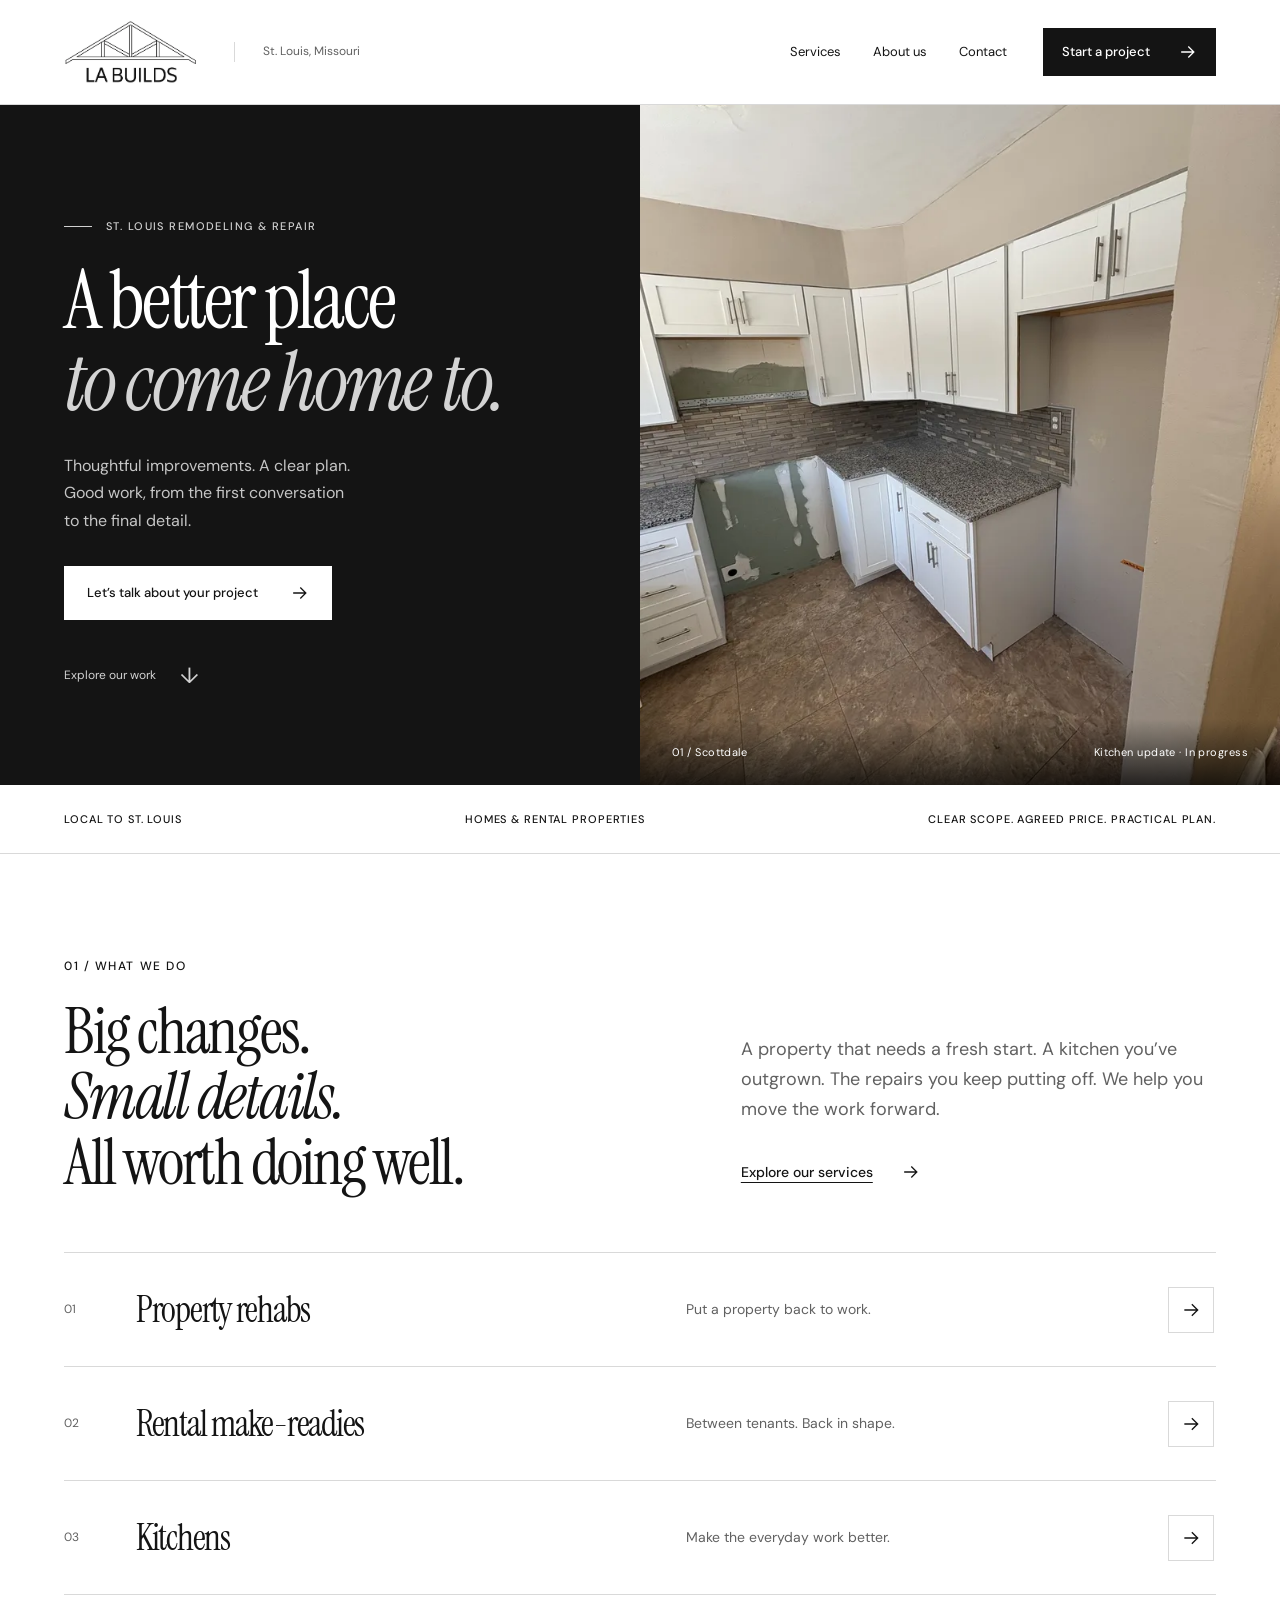
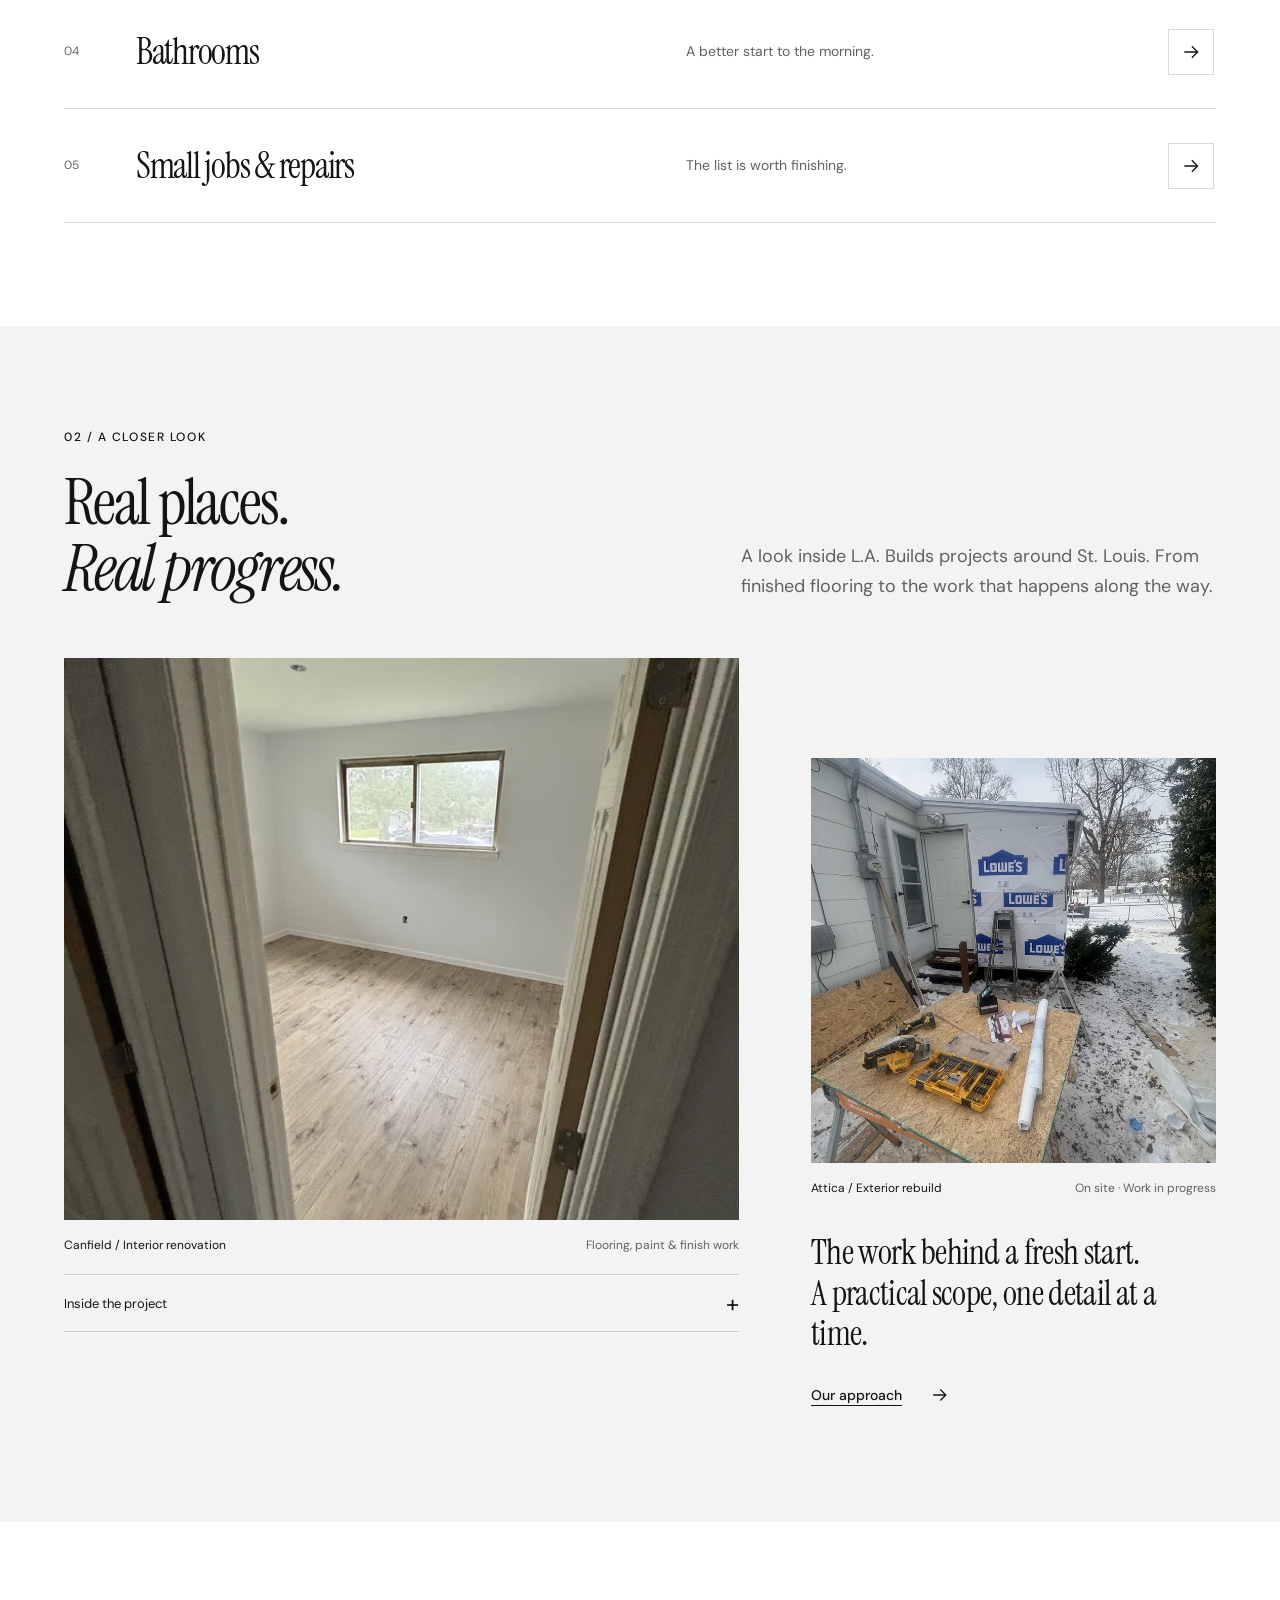
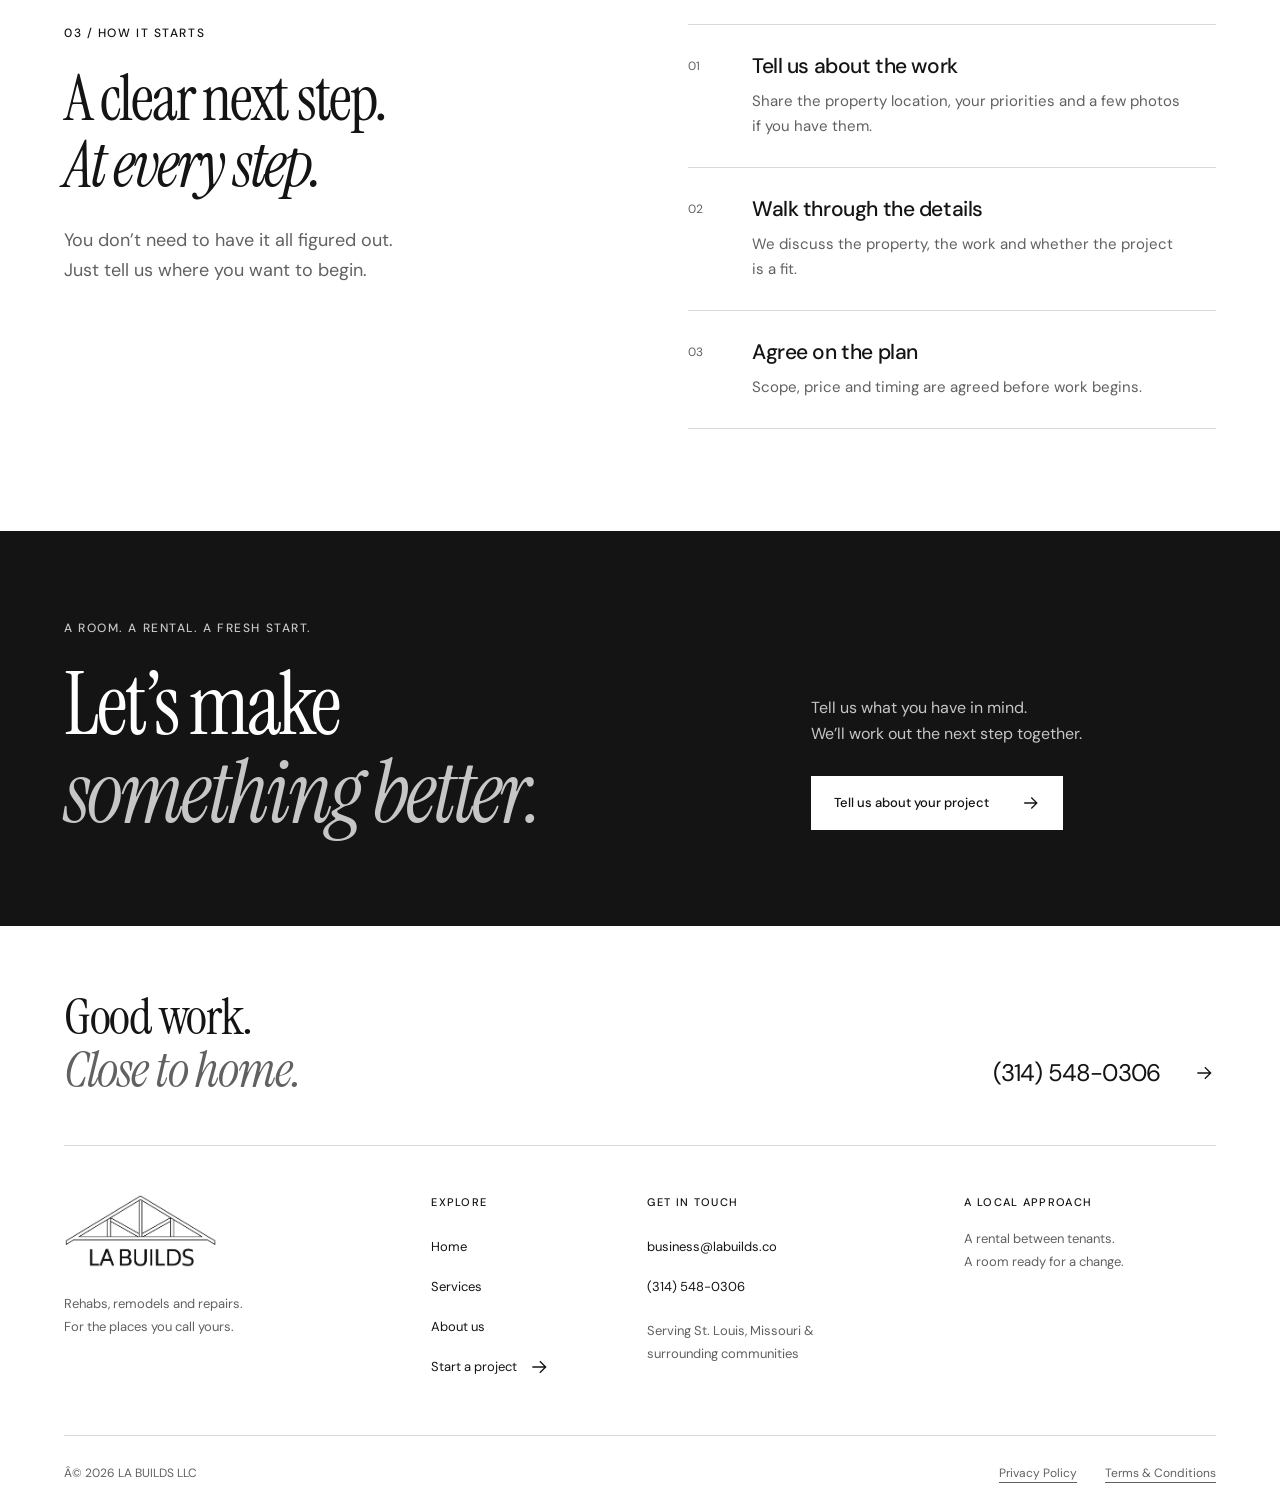
==== commit f68fa75e: "Add A2P 10DLC disclosures for the GHL texting review. Put the business address only on Contact, Priv" ====
--- a/index.html
+++ b/index.html
@@ -1 +1 @@
-<!DOCTYPE html><html lang="en"> <head><meta charset="UTF-8"><meta name="viewport" content="width=device-width, initial-scale=1"><meta name="description" content="Make more of the place you call yours. L.A. Builds handles St. Louis property rehabs, rental make-readies, kitchens, bathrooms and repairs."><meta name="theme-color" content="#141414"><link rel="preload" href="/_astro/instrument-serif-latin-400-normal.DnYpCC2O.woff2" as="font" type="font/woff2" crossorigin><link rel="preload" href="/_astro/instrument-serif-latin-400-italic.DKMiL14s.woff2" as="font" type="font/woff2" crossorigin><link rel="preload" href="/_astro/dm-sans-latin-400-normal.CW0RaeGs.woff2" as="font" type="font/woff2" crossorigin><link rel="icon" href="/favicon.png" type="image/png"><link rel="canonical" href="https://labuilds.co/"><meta property="og:title" content="Remodeling, rehabs &amp; repairs in St. Louis | L.A. Builds"><meta property="og:description" content="Make more of the place you call yours. L.A. Builds handles St. Louis property rehabs, rental make-readies, kitchens, bathrooms and repairs."><meta property="og:type" content="website"><meta property="og:url" content="https://labuilds.co/"><meta property="og:site_name" content="LA BUILDS LLC"><meta property="og:locale" content="en_US"><meta property="og:image" content="https://labuilds.co/images/og-v3.png"><meta property="og:image:width" content="1200"><meta property="og:image:height" content="630"><meta property="og:image:alt" content="L.A. Builds. Remodeling, rehabs and repairs in St. Louis."><meta name="twitter:card" content="summary_large_image"><script type="application/ld+json">{"@context":"https://schema.org","@type":"GeneralContractor","@id":"https://labuilds.co/#business","name":"LA BUILDS LLC","url":"https://labuilds.co","telephone":"+13145480306","email":"business@labuilds.co","areaServed":{"@type":"City","name":"St. Louis","containedInPlace":{"@type":"State","name":"Missouri"}},"description":"Property rehabs, rental make-readies, kitchen and bathroom improvements, and small jobs in St. Louis, Missouri."}</script><title>Remodeling, rehabs &amp; repairs in St. Louis | L.A. Builds</title><link rel="stylesheet" href="/_astro/Layout.DYC95CTK.css"></head> <body> <a class="skip-link" href="#main">Skip to content</a> <header class="site-header"> <div class="container header-inner"> <a class="brand" href="/" aria-label="L.A. Builds home"> <img src="/images/brand/logo.webp" alt="LA BUILDS — roof truss logo" width="690" height="330" decoding="async"> </a> <span class="header-local">St. Louis, Missouri</span> <nav class="desktop-nav" aria-label="Main navigation"><a href="/services/">Services</a><a href="/about/">About us</a><a href="/contact/">Contact</a></nav> <a class="button header-cta" href="/contact/">Start a project <svg width="20" height="20" viewBox="0 0 24 24" fill="none" stroke="currentColor" stroke-width="1.6" aria-hidden="true"><path d="M4 12h15M13 5l7 7-7 7"></path></svg></a> <details class="mobile-menu"> <summary aria-label="Toggle navigation"><span>Menu</span><span class="menu-icon" aria-hidden="true"></span></summary> <nav aria-label="Mobile navigation"><a href="/" aria-current="page">Home</a><a href="/services/">Services</a><a href="/about/">About us</a><a href="/contact/">Contact</a><a href="tel:+13145480306">(314) 548-0306</a></nav> </details> </div> </header> <main id="main" tabindex="-1"> <section class="home-hero"> <div class="hero-copy"> <p class="eyebrow"><span class="tiny-line" aria-hidden="true"></span> St. Louis remodeling &amp; repair</p> <h1>A better place<br><em>to come home to.</em></h1> <p class="hero-description">Thoughtful improvements. A clear plan.<br>Good work, from the first conversation<br class="desktop-break"> to the final detail.</p> <a class="button button-light" href="/contact/">Let’s talk about your project <svg width="20" height="20" viewBox="0 0 24 24" fill="none" stroke="currentColor" stroke-width="1.6" aria-hidden="true"><path d="M4 12h15M13 5l7 7-7 7"></path></svg></a> <a class="hero-discover" href="#selected-work">Explore our work <span aria-hidden="true">↓</span></a> </div> <div class="hero-image"> <figure class="photo-frame photo-kitchen"> <div class="photo-art"> <img src="/_astro/kitchen.DmyB6vE4_TtrO3.webp" srcset="/_astro/kitchen.DmyB6vE4_ZxTxda.webp 480w, /_astro/kitchen.DmyB6vE4_Z1qHsaG.webp 800w, /_astro/kitchen.DmyB6vE4_TtrO3.webp 1200w" alt="White cabinets and stone counters in the Scottdale kitchen, a L.A. Builds project" sizes="(max-width: 700px) 100vw, 55vw" loading="eager" fetchpriority="high" decoding="async" width="1200" height="1600"> </div>  </figure> <div class="hero-caption"><span>01 / Scottdale</span><span>Kitchen update · In progress</span></div> </div> </section> <aside class="trust-line"><div class="container trust-grid"><p>Local to St. Louis</p><p>Homes &amp; rental properties</p><p>Clear scope. Agreed price. Practical plan.</p></div></aside> <section class="container section home-services" data-reveal> <div class="section-heading"><div><p class="eyebrow">01 / What we do</p><h2>Big changes.<br><em>Small details.</em><br>All worth doing well.</h2></div><div><p class="lead">A property that needs a fresh start. A kitchen you’ve outgrown. The repairs you keep putting off. We help you move the work forward.</p><a class="text-link" href="/services/">Explore our services <svg width="20" height="20" viewBox="0 0 24 24" fill="none" stroke="currentColor" stroke-width="1.6" aria-hidden="true"><path d="M4 12h15M13 5l7 7-7 7"></path></svg></a></div></div> <div class="service-index"><a class="service-row" href="/services/#rehab"><span class="service-number">01</span><h3>Property rehabs</h3><p>Put a property back to work.</p><span class="service-arrow"><svg width="20" height="20" viewBox="0 0 24 24" fill="none" stroke="currentColor" stroke-width="1.6" aria-hidden="true"><path d="M4 12h15M13 5l7 7-7 7"></path></svg></span></a><a class="service-row" href="/services/#make-ready"><span class="service-number">02</span><h3>Rental make-readies</h3><p>Between tenants. Back in shape.</p><span class="service-arrow"><svg width="20" height="20" viewBox="0 0 24 24" fill="none" stroke="currentColor" stroke-width="1.6" aria-hidden="true"><path d="M4 12h15M13 5l7 7-7 7"></path></svg></span></a><a class="service-row" href="/services/#kitchens"><span class="service-number">03</span><h3>Kitchens</h3><p>Make the everyday work better.</p><span class="service-arrow"><svg width="20" height="20" viewBox="0 0 24 24" fill="none" stroke="currentColor" stroke-width="1.6" aria-hidden="true"><path d="M4 12h15M13 5l7 7-7 7"></path></svg></span></a><a class="service-row" href="/services/#baths"><span class="service-number">04</span><h3>Bathrooms</h3><p>A better start to the morning.</p><span class="service-arrow"><svg width="20" height="20" viewBox="0 0 24 24" fill="none" stroke="currentColor" stroke-width="1.6" aria-hidden="true"><path d="M4 12h15M13 5l7 7-7 7"></path></svg></span></a><a class="service-row" href="/services/#small-jobs"><span class="service-number">05</span><h3>Small jobs &amp; repairs</h3><p>The list is worth finishing.</p><span class="service-arrow"><svg width="20" height="20" viewBox="0 0 24 24" fill="none" stroke="currentColor" stroke-width="1.6" aria-hidden="true"><path d="M4 12h15M13 5l7 7-7 7"></path></svg></span></a></div> </section> <section class="work-section section" id="selected-work"><div class="container"> <header class="section-heading" data-reveal><div><p class="eyebrow">02 / A closer look</p><h2>Real places.<br><em>Real progress.</em></h2></div><p class="lead">A look inside L.A. Builds projects around St. Louis. From finished flooring to the work that happens along the way.</p></header> <div class="project-grid"> <div class="project-main" data-reveal><figure class="photo-frame photo-rehab"> <div class="photo-art"> <img src="/_astro/rehab.Cjy6WrZW_UlIKI.webp" srcset="/_astro/rehab.Cjy6WrZW_1HSiS3.webp 480w, /_astro/rehab.Cjy6WrZW_bX0Cj.webp 800w, /_astro/rehab.Cjy6WrZW_UlIKI.webp 1200w" alt="New flooring, trim and freshly painted walls at the Canfield property" sizes="(max-width: 700px) 100vw, 55vw" loading="lazy" fetchpriority="auto" decoding="async" width="1200" height="1600"> </div> <figcaption><span>Canfield / Interior renovation</span><span>Flooring, paint &amp; finish work</span></figcaption> </figure><details class="project-detail"><summary>Inside the project <span aria-hidden="true">+</span></summary><p>Part of a full property rehab on Canfield Drive. New flooring, clean paint and finish details give the rooms a fresh start.</p><a class="text-link" href="/services/#rehab">Explore property rehabs <svg width="20" height="20" viewBox="0 0 24 24" fill="none" stroke="currentColor" stroke-width="1.6" aria-hidden="true"><path d="M4 12h15M13 5l7 7-7 7"></path></svg></a></details></div> <div class="project-side" data-reveal><figure class="photo-frame photo-crew"> <div class="photo-art"> <img src="/_astro/crew.uUVYblvI_Z14c4ro.webp" srcset="/_astro/crew.uUVYblvI_ZLVPr4.webp 480w, /_astro/crew.uUVYblvI_1k6vDP.webp 800w, /_astro/crew.uUVYblvI_Z14c4ro.webp 1200w" alt="Tools and building materials on site during the Attica exterior rebuild" sizes="(max-width: 700px) 100vw, 55vw" loading="lazy" fetchpriority="auto" decoding="async" width="1200" height="1600"> </div> <figcaption><span>Attica / Exterior rebuild</span><span>On site · Work in progress</span></figcaption> </figure><p class="project-note">The work behind a fresh start.<br>A practical scope, one detail at a time.</p><a class="text-link" href="/about/">Our approach <svg width="20" height="20" viewBox="0 0 24 24" fill="none" stroke="currentColor" stroke-width="1.6" aria-hidden="true"><path d="M4 12h15M13 5l7 7-7 7"></path></svg></a></div> </div> </div></section> <section class="container section process" data-reveal> <div><p class="eyebrow">03 / How it starts</p><h2>A clear next step.<br><em>At every step.</em></h2><p class="lead">You don’t need to have it all figured out.<br>Just tell us where you want to begin.</p></div> <ol class="process-list"><li><span>01</span><div><h3>Tell us about the work</h3><p>Share the property location, your priorities and a few photos if you have them.</p></div></li><li><span>02</span><div><h3>Walk through the details</h3><p>We discuss the property, the work and whether the project is a fit.</p></div></li><li><span>03</span><div><h3>Agree on the plan</h3><p>Scope, price and timing are agreed before work begins.</p></div></li></ol> </section> <section class="cta-band"> <div class="container cta-inner" data-reveal> <div><p class="eyebrow">A room. A rental. A fresh start.</p><h2>Let’s make<br><em>something better.</em></h2></div> <div class="cta-action"><p>Tell us what you have in mind.<br>We’ll work out the next step together.</p><a class="button button-light" href="/contact/">Tell us about your project <svg width="20" height="20" viewBox="0 0 24 24" fill="none" stroke="currentColor" stroke-width="1.6" aria-hidden="true"><path d="M4 12h15M13 5l7 7-7 7"></path></svg></a></div> </div> </section> </main> <footer class="site-footer"> <div class="container footer-top"><p>Good work.<br><em>Close to home.</em></p><a class="footer-contact" href="tel:+13145480306">(314) 548-0306 <svg width="20" height="20" viewBox="0 0 24 24" fill="none" stroke="currentColor" stroke-width="1.6" aria-hidden="true"><path d="M4 12h15M13 5l7 7-7 7"></path></svg></a></div> <div class="container footer-grid"> <div class="footer-identity"><a class="brand brand-footer" href="/" aria-label="L.A. Builds home"> <img src="/images/brand/logo.webp" alt="LA BUILDS — roof truss logo" width="690" height="330" decoding="async"> </a><p>Rehabs, remodels and repairs.<br>For the places you call yours.</p></div> <div><h2>Explore</h2><a href="/">Home</a><a href="/services/">Services</a><a href="/about/">About us</a><a href="/contact/">Start a project <svg width="20" height="20" viewBox="0 0 24 24" fill="none" stroke="currentColor" stroke-width="1.6" aria-hidden="true"><path d="M4 12h15M13 5l7 7-7 7"></path></svg></a></div> <div><h2>Get in touch</h2><a href="mailto:business@labuilds.co">business@labuilds.co</a><a href="tel:+13145480306">(314) 548-0306</a><p>St. Louis, Missouri &amp; surrounding communities</p></div> <div class="footer-note"><h2>A local approach</h2><p>A rental between tenants.<br>A room ready for a change.<br>A list that needs finishing.</p></div> </div> <div class="container footer-bottom"><span>Â© 2026 LA BUILDS LLC</span><div><a href="/privacy/">Privacy Policy</a><a href="/terms/">Terms & Conditions</a></div></div> </footer> <script type="module">const n=document.querySelector(".mobile-menu");document.addEventListener("keydown",e=>{e.key==="Escape"&&n?.open&&(n.open=!1,n.querySelector("summary")?.focus())});document.addEventListener("click",e=>{n?.open&&e.target instanceof Node&&!n.contains(e.target)&&(n.open=!1)});window.matchMedia("(min-width: 901px)").addEventListener("change",e=>{e.matches&&n&&(n.open=!1)});const r=window.matchMedia("(prefers-reduced-motion: reduce)");if(!r.matches&&"IntersectionObserver"in window){const e=new IntersectionObserver(t=>{for(const o of t)o.isIntersecting&&(o.target.animate([{opacity:.3,transform:"translateY(18px)"},{opacity:1,transform:"none"}],{duration:550,easing:"cubic-bezier(.2,.7,.2,1)"}),e.unobserve(o.target))},{threshold:.08});document.querySelectorAll("[data-reveal]").forEach(t=>e.observe(t)),r.addEventListener("change",t=>{t.matches&&(e.disconnect(),document.getAnimations().forEach(o=>o.cancel()))})}</script> </body> </html>+<!DOCTYPE html><html lang="en"> <head><meta charset="UTF-8"><meta name="viewport" content="width=device-width, initial-scale=1"><meta name="description" content="Make more of the place you call yours. L.A. Builds handles St. Louis property rehabs, rental make-readies, kitchens, bathrooms and repairs."><meta name="theme-color" content="#141414"><link rel="preload" href="/_astro/instrument-serif-latin-400-normal.DnYpCC2O.woff2" as="font" type="font/woff2" crossorigin><link rel="preload" href="/_astro/instrument-serif-latin-400-italic.DKMiL14s.woff2" as="font" type="font/woff2" crossorigin><link rel="preload" href="/_astro/dm-sans-latin-400-normal.CW0RaeGs.woff2" as="font" type="font/woff2" crossorigin><link rel="icon" href="/favicon.png" type="image/png"><link rel="canonical" href="https://labuilds.co/"><meta property="og:title" content="Remodeling, rehabs &amp; repairs in St. Louis | L.A. Builds"><meta property="og:description" content="Make more of the place you call yours. L.A. Builds handles St. Louis property rehabs, rental make-readies, kitchens, bathrooms and repairs."><meta property="og:type" content="website"><meta property="og:url" content="https://labuilds.co/"><meta property="og:site_name" content="LA BUILDS LLC"><meta property="og:locale" content="en_US"><meta property="og:image" content="https://labuilds.co/images/og-v3.png"><meta property="og:image:width" content="1200"><meta property="og:image:height" content="630"><meta property="og:image:alt" content="L.A. Builds. Remodeling, rehabs and repairs in St. Louis."><meta name="twitter:card" content="summary_large_image"><script type="application/ld+json">{"@context":"https://schema.org","@type":"GeneralContractor","@id":"https://labuilds.co/#business","name":"LA BUILDS LLC","url":"https://labuilds.co","telephone":"+13145480306","email":"business@labuilds.co","areaServed":{"@type":"City","name":"St. Louis","containedInPlace":{"@type":"State","name":"Missouri"}},"description":"Property rehabs, rental make-readies, kitchen and bathroom improvements, and small jobs in St. Louis, Missouri."}</script><title>Remodeling, rehabs &amp; repairs in St. Louis | L.A. Builds</title><link rel="stylesheet" href="/_astro/Layout.DYC95CTK.css"></head> <body> <a class="skip-link" href="#main">Skip to content</a> <header class="site-header"> <div class="container header-inner"> <a class="brand" href="/" aria-label="L.A. Builds home"> <img src="/images/brand/logo.webp" alt="LA BUILDS — roof truss logo" width="690" height="330" decoding="async"> </a> <span class="header-local">St. Louis, Missouri</span> <nav class="desktop-nav" aria-label="Main navigation"><a href="/services/">Services</a><a href="/about/">About us</a><a href="/contact/">Contact</a></nav> <a class="button header-cta" href="/contact/">Start a project <svg width="20" height="20" viewBox="0 0 24 24" fill="none" stroke="currentColor" stroke-width="1.6" aria-hidden="true"><path d="M4 12h15M13 5l7 7-7 7"></path></svg></a> <details class="mobile-menu"> <summary aria-label="Toggle navigation"><span>Menu</span><span class="menu-icon" aria-hidden="true"></span></summary> <nav aria-label="Mobile navigation"><a href="/" aria-current="page">Home</a><a href="/services/">Services</a><a href="/about/">About us</a><a href="/contact/">Contact</a><a href="tel:+13145480306">(314) 548-0306</a></nav> </details> </div> </header> <main id="main" tabindex="-1"> <section class="home-hero"> <div class="hero-copy"> <p class="eyebrow"><span class="tiny-line" aria-hidden="true"></span> St. Louis remodeling &amp; repair</p> <h1>A better place<br><em>to come home to.</em></h1> <p class="hero-description">Thoughtful improvements. A clear plan.<br>Good work, from the first conversation<br class="desktop-break"> to the final detail.</p> <a class="button button-light" href="/contact/">Let’s talk about your project <svg width="20" height="20" viewBox="0 0 24 24" fill="none" stroke="currentColor" stroke-width="1.6" aria-hidden="true"><path d="M4 12h15M13 5l7 7-7 7"></path></svg></a> <a class="hero-discover" href="#selected-work">Explore our work <span aria-hidden="true">↓</span></a> </div> <div class="hero-image"> <figure class="photo-frame photo-kitchen"> <div class="photo-art"> <img src="/_astro/kitchen.DmyB6vE4_TtrO3.webp" srcset="/_astro/kitchen.DmyB6vE4_ZxTxda.webp 480w, /_astro/kitchen.DmyB6vE4_Z1qHsaG.webp 800w, /_astro/kitchen.DmyB6vE4_TtrO3.webp 1200w" alt="White cabinets and stone counters in the Scottdale kitchen, a L.A. Builds project" sizes="(max-width: 700px) 100vw, 55vw" loading="eager" fetchpriority="high" decoding="async" width="1200" height="1600"> </div>  </figure> <div class="hero-caption"><span>01 / Scottdale</span><span>Kitchen update · In progress</span></div> </div> </section> <aside class="trust-line"><div class="container trust-grid"><p>Local to St. Louis</p><p>Homes &amp; rental properties</p><p>Clear scope. Agreed price. Practical plan.</p></div></aside> <section class="container section home-services" data-reveal> <div class="section-heading"><div><p class="eyebrow">01 / What we do</p><h2>Big changes.<br><em>Small details.</em><br>All worth doing well.</h2></div><div><p class="lead">A property that needs a fresh start. A kitchen you’ve outgrown. The repairs you keep putting off. We help you move the work forward.</p><a class="text-link" href="/services/">Explore our services <svg width="20" height="20" viewBox="0 0 24 24" fill="none" stroke="currentColor" stroke-width="1.6" aria-hidden="true"><path d="M4 12h15M13 5l7 7-7 7"></path></svg></a></div></div> <div class="service-index"><a class="service-row" href="/services/#rehab"><span class="service-number">01</span><h3>Property rehabs</h3><p>Put a property back to work.</p><span class="service-arrow"><svg width="20" height="20" viewBox="0 0 24 24" fill="none" stroke="currentColor" stroke-width="1.6" aria-hidden="true"><path d="M4 12h15M13 5l7 7-7 7"></path></svg></span></a><a class="service-row" href="/services/#make-ready"><span class="service-number">02</span><h3>Rental make-readies</h3><p>Between tenants. Back in shape.</p><span class="service-arrow"><svg width="20" height="20" viewBox="0 0 24 24" fill="none" stroke="currentColor" stroke-width="1.6" aria-hidden="true"><path d="M4 12h15M13 5l7 7-7 7"></path></svg></span></a><a class="service-row" href="/services/#kitchens"><span class="service-number">03</span><h3>Kitchens</h3><p>Make the everyday work better.</p><span class="service-arrow"><svg width="20" height="20" viewBox="0 0 24 24" fill="none" stroke="currentColor" stroke-width="1.6" aria-hidden="true"><path d="M4 12h15M13 5l7 7-7 7"></path></svg></span></a><a class="service-row" href="/services/#baths"><span class="service-number">04</span><h3>Bathrooms</h3><p>A better start to the morning.</p><span class="service-arrow"><svg width="20" height="20" viewBox="0 0 24 24" fill="none" stroke="currentColor" stroke-width="1.6" aria-hidden="true"><path d="M4 12h15M13 5l7 7-7 7"></path></svg></span></a><a class="service-row" href="/services/#small-jobs"><span class="service-number">05</span><h3>Small jobs &amp; repairs</h3><p>The list is worth finishing.</p><span class="service-arrow"><svg width="20" height="20" viewBox="0 0 24 24" fill="none" stroke="currentColor" stroke-width="1.6" aria-hidden="true"><path d="M4 12h15M13 5l7 7-7 7"></path></svg></span></a></div> </section> <section class="work-section section" id="selected-work"><div class="container"> <header class="section-heading" data-reveal><div><p class="eyebrow">02 / A closer look</p><h2>Real places.<br><em>Real progress.</em></h2></div><p class="lead">A look inside L.A. Builds projects around St. Louis. From finished flooring to the work that happens along the way.</p></header> <div class="project-grid"> <div class="project-main" data-reveal><figure class="photo-frame photo-rehab"> <div class="photo-art"> <img src="/_astro/rehab.Cjy6WrZW_UlIKI.webp" srcset="/_astro/rehab.Cjy6WrZW_1HSiS3.webp 480w, /_astro/rehab.Cjy6WrZW_bX0Cj.webp 800w, /_astro/rehab.Cjy6WrZW_UlIKI.webp 1200w" alt="New flooring, trim and freshly painted walls at the Canfield property" sizes="(max-width: 700px) 100vw, 55vw" loading="lazy" fetchpriority="auto" decoding="async" width="1200" height="1600"> </div> <figcaption><span>Canfield / Interior renovation</span><span>Flooring, paint &amp; finish work</span></figcaption> </figure><details class="project-detail"><summary>Inside the project <span aria-hidden="true">+</span></summary><p>Part of a full property rehab on Canfield Drive. New flooring, clean paint and finish details give the rooms a fresh start.</p><a class="text-link" href="/services/#rehab">Explore property rehabs <svg width="20" height="20" viewBox="0 0 24 24" fill="none" stroke="currentColor" stroke-width="1.6" aria-hidden="true"><path d="M4 12h15M13 5l7 7-7 7"></path></svg></a></details></div> <div class="project-side" data-reveal><figure class="photo-frame photo-crew"> <div class="photo-art"> <img src="/_astro/crew.uUVYblvI_Z14c4ro.webp" srcset="/_astro/crew.uUVYblvI_ZLVPr4.webp 480w, /_astro/crew.uUVYblvI_1k6vDP.webp 800w, /_astro/crew.uUVYblvI_Z14c4ro.webp 1200w" alt="Tools and building materials on site during the Attica exterior rebuild" sizes="(max-width: 700px) 100vw, 55vw" loading="lazy" fetchpriority="auto" decoding="async" width="1200" height="1600"> </div> <figcaption><span>Attica / Exterior rebuild</span><span>On site · Work in progress</span></figcaption> </figure><p class="project-note">The work behind a fresh start.<br>A practical scope, one detail at a time.</p><a class="text-link" href="/about/">Our approach <svg width="20" height="20" viewBox="0 0 24 24" fill="none" stroke="currentColor" stroke-width="1.6" aria-hidden="true"><path d="M4 12h15M13 5l7 7-7 7"></path></svg></a></div> </div> </div></section> <section class="container section process" data-reveal> <div><p class="eyebrow">03 / How it starts</p><h2>A clear next step.<br><em>At every step.</em></h2><p class="lead">You don’t need to have it all figured out.<br>Just tell us where you want to begin.</p></div> <ol class="process-list"><li><span>01</span><div><h3>Tell us about the work</h3><p>Share the property location, your priorities and a few photos if you have them.</p></div></li><li><span>02</span><div><h3>Walk through the details</h3><p>We discuss the property, the work and whether the project is a fit.</p></div></li><li><span>03</span><div><h3>Agree on the plan</h3><p>Scope, price and timing are agreed before work begins.</p></div></li></ol> </section> <section class="cta-band"> <div class="container cta-inner" data-reveal> <div><p class="eyebrow">A room. A rental. A fresh start.</p><h2>Let’s make<br><em>something better.</em></h2></div> <div class="cta-action"><p>Tell us what you have in mind.<br>We’ll work out the next step together.</p><a class="button button-light" href="/contact/">Tell us about your project <svg width="20" height="20" viewBox="0 0 24 24" fill="none" stroke="currentColor" stroke-width="1.6" aria-hidden="true"><path d="M4 12h15M13 5l7 7-7 7"></path></svg></a></div> </div> </section> </main> <footer class="site-footer"> <div class="container footer-top"><p>Good work.<br><em>Close to home.</em></p><a class="footer-contact" href="tel:+13145480306">(314) 548-0306 <svg width="20" height="20" viewBox="0 0 24 24" fill="none" stroke="currentColor" stroke-width="1.6" aria-hidden="true"><path d="M4 12h15M13 5l7 7-7 7"></path></svg></a></div> <div class="container footer-grid"> <div class="footer-identity"><a class="brand brand-footer" href="/" aria-label="L.A. Builds home"> <img src="/images/brand/logo.webp" alt="LA BUILDS — roof truss logo" width="690" height="330" decoding="async"> </a><p>Rehabs, remodels and repairs.<br>For the places you call yours.</p></div> <div><h2>Explore</h2><a href="/">Home</a><a href="/services/">Services</a><a href="/about/">About us</a><a href="/contact/">Start a project <svg width="20" height="20" viewBox="0 0 24 24" fill="none" stroke="currentColor" stroke-width="1.6" aria-hidden="true"><path d="M4 12h15M13 5l7 7-7 7"></path></svg></a></div> <div><h2>Get in touch</h2><a href="mailto:business@labuilds.co">business@labuilds.co</a><a href="tel:+13145480306">(314) 548-0306</a><p>Serving St. Louis, Missouri &amp; surrounding communities</p></div> <div class="footer-note"><h2>A local approach</h2><p>A rental between tenants.<br>A room ready for a change.</p></div> </div> <div class="container footer-bottom"><span>Â© 2026 LA BUILDS LLC</span><div><a href="/privacy/">Privacy Policy</a><a href="/terms/">Terms & Conditions</a></div></div> </footer> <script type="module">const n=document.querySelector(".mobile-menu");document.addEventListener("keydown",e=>{e.key==="Escape"&&n?.open&&(n.open=!1,n.querySelector("summary")?.focus())});document.addEventListener("click",e=>{n?.open&&e.target instanceof Node&&!n.contains(e.target)&&(n.open=!1)});window.matchMedia("(min-width: 901px)").addEventListener("change",e=>{e.matches&&n&&(n.open=!1)});const r=window.matchMedia("(prefers-reduced-motion: reduce)");if(!r.matches&&"IntersectionObserver"in window){const e=new IntersectionObserver(t=>{for(const o of t)o.isIntersecting&&(o.target.animate([{opacity:.3,transform:"translateY(18px)"},{opacity:1,transform:"none"}],{duration:550,easing:"cubic-bezier(.2,.7,.2,1)"}),e.unobserve(o.target))},{threshold:.08});document.querySelectorAll("[data-reveal]").forEach(t=>e.observe(t)),r.addEventListener("change",t=>{t.matches&&(e.disconnect(),document.getAnimations().forEach(o=>o.cancel()))})}</script> </body> </html>
